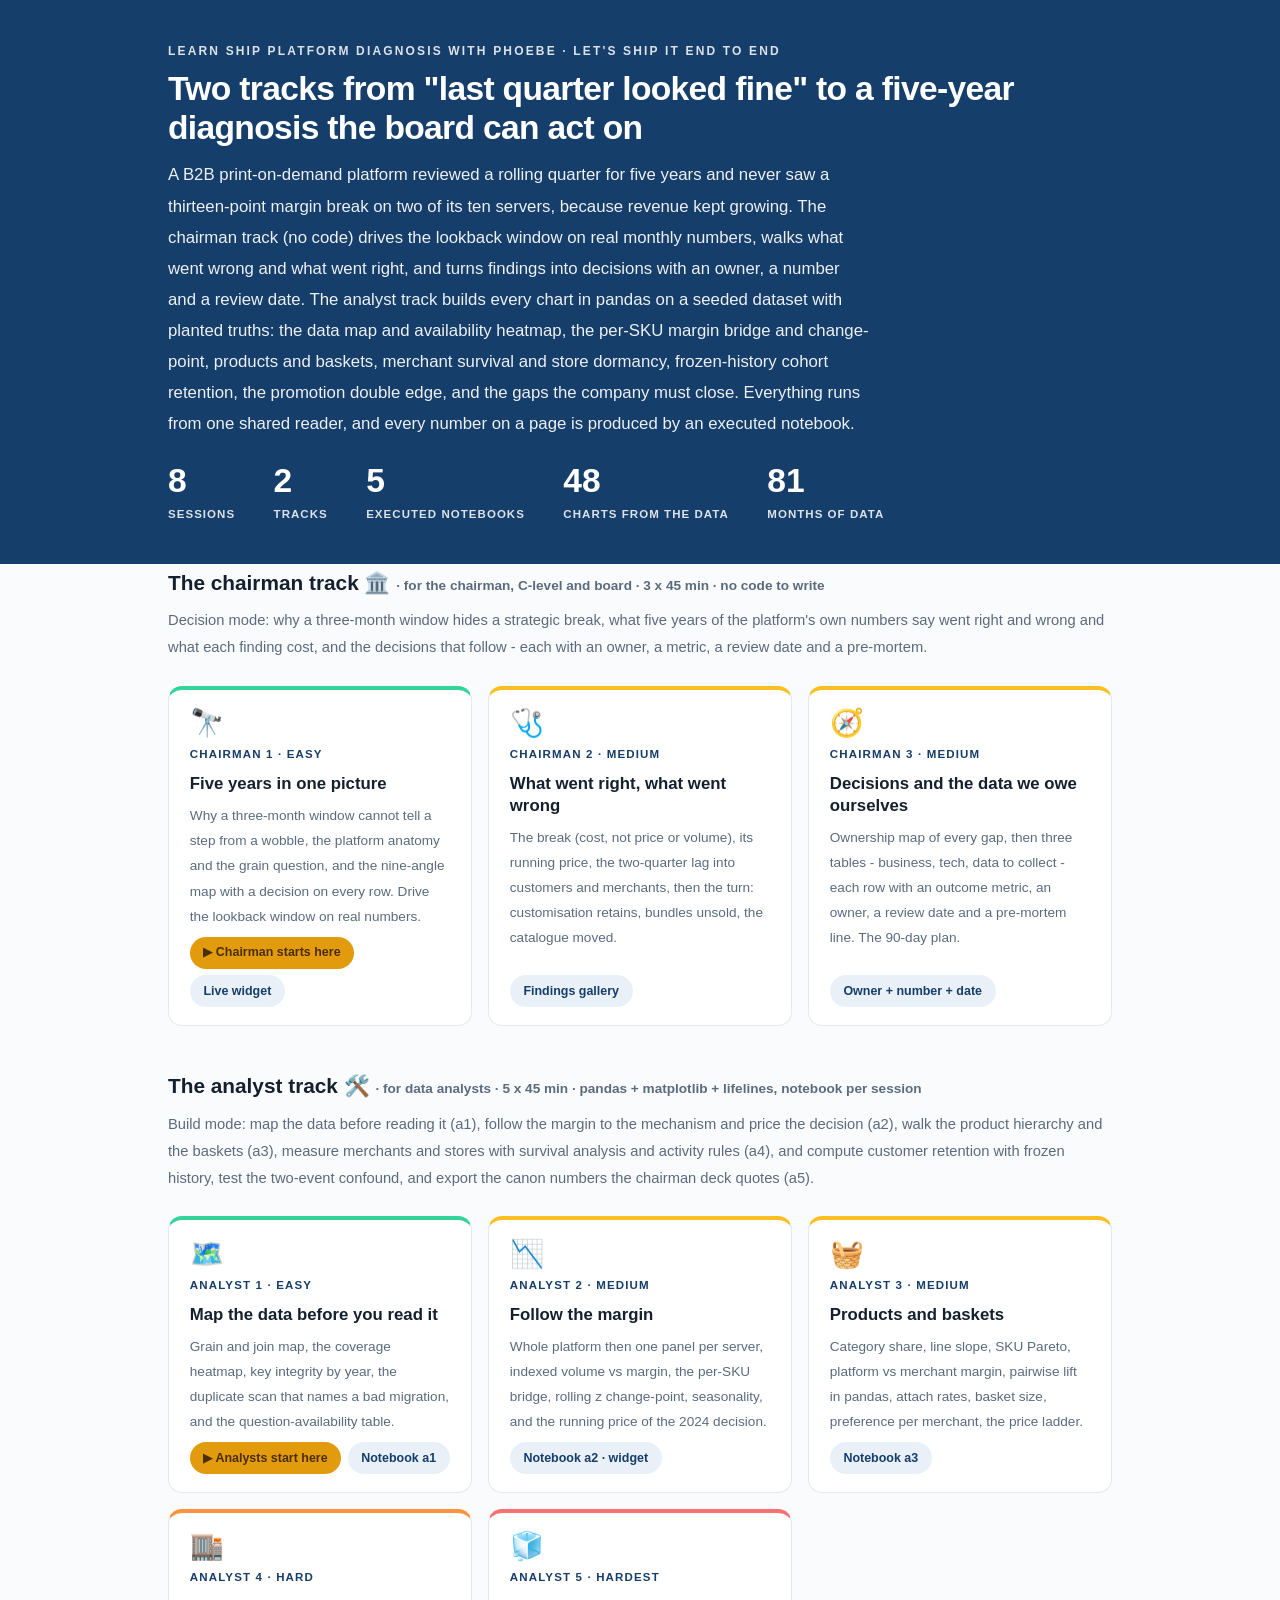
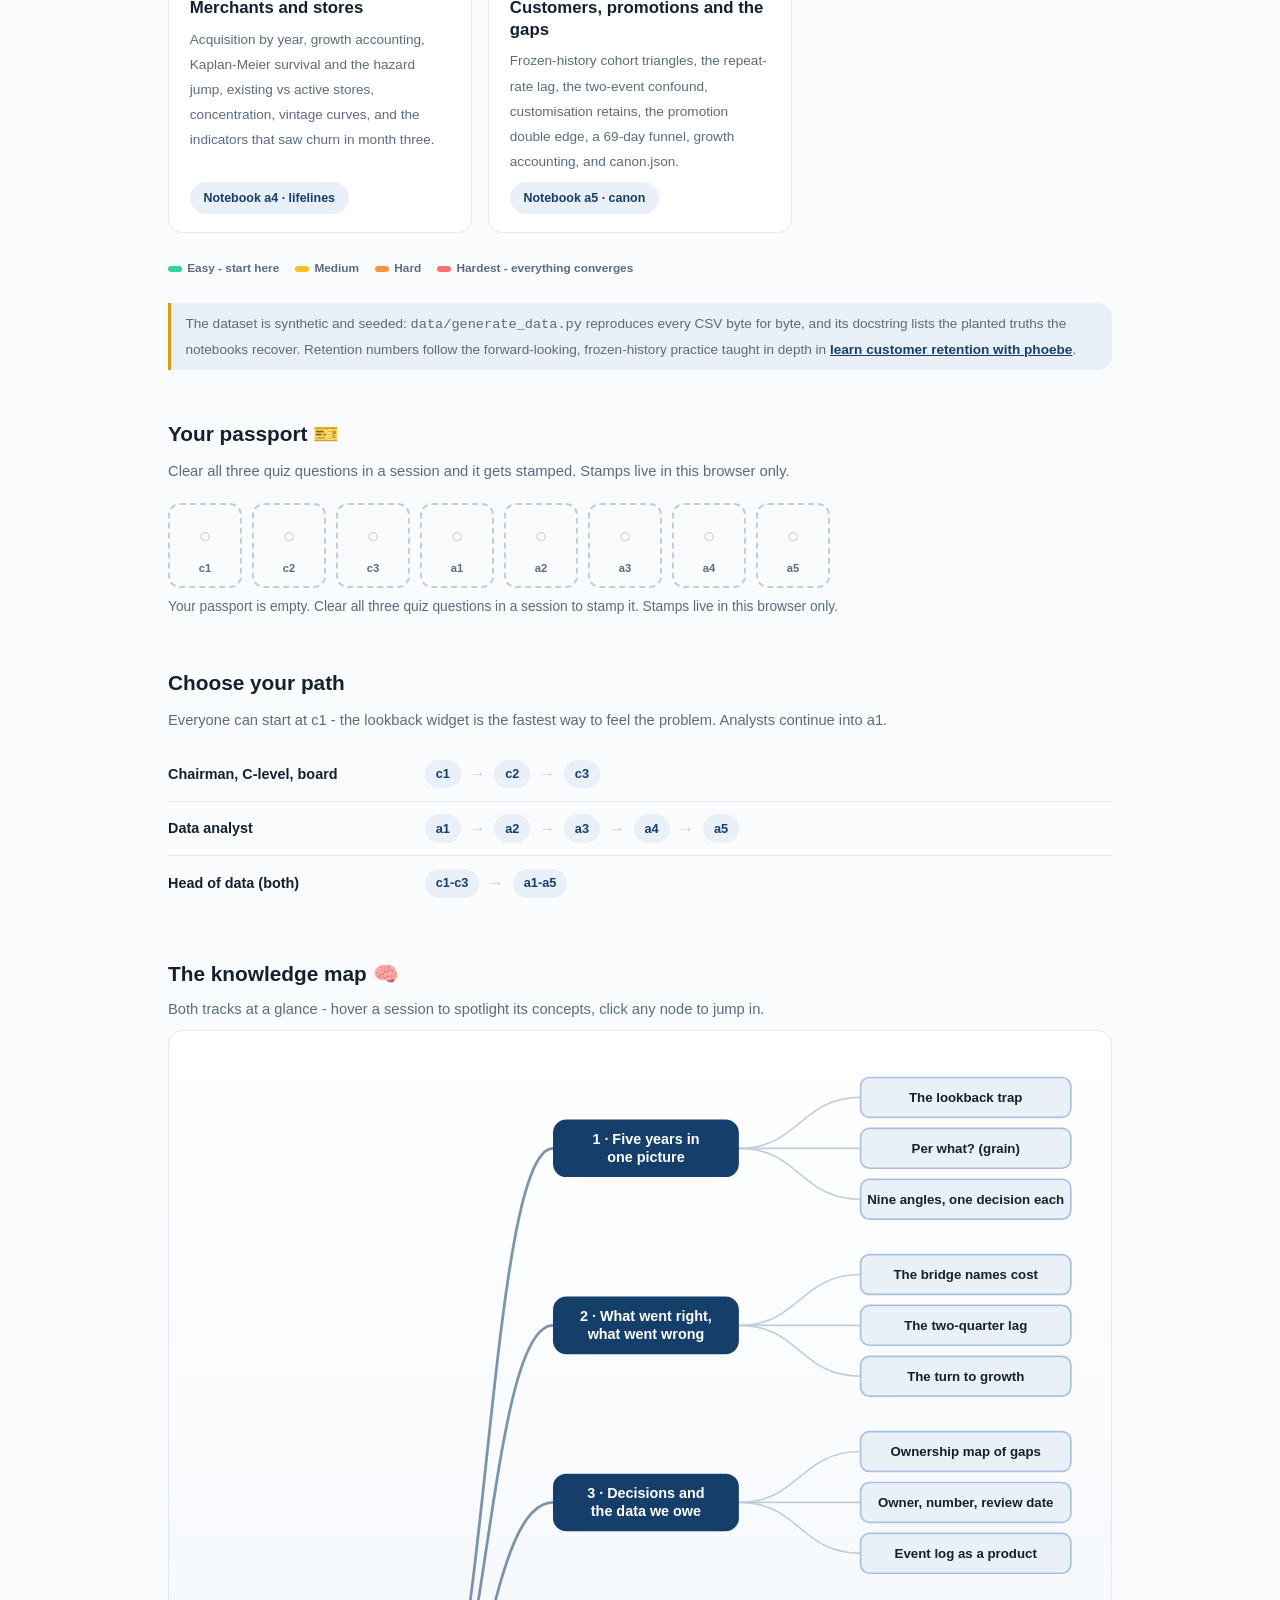
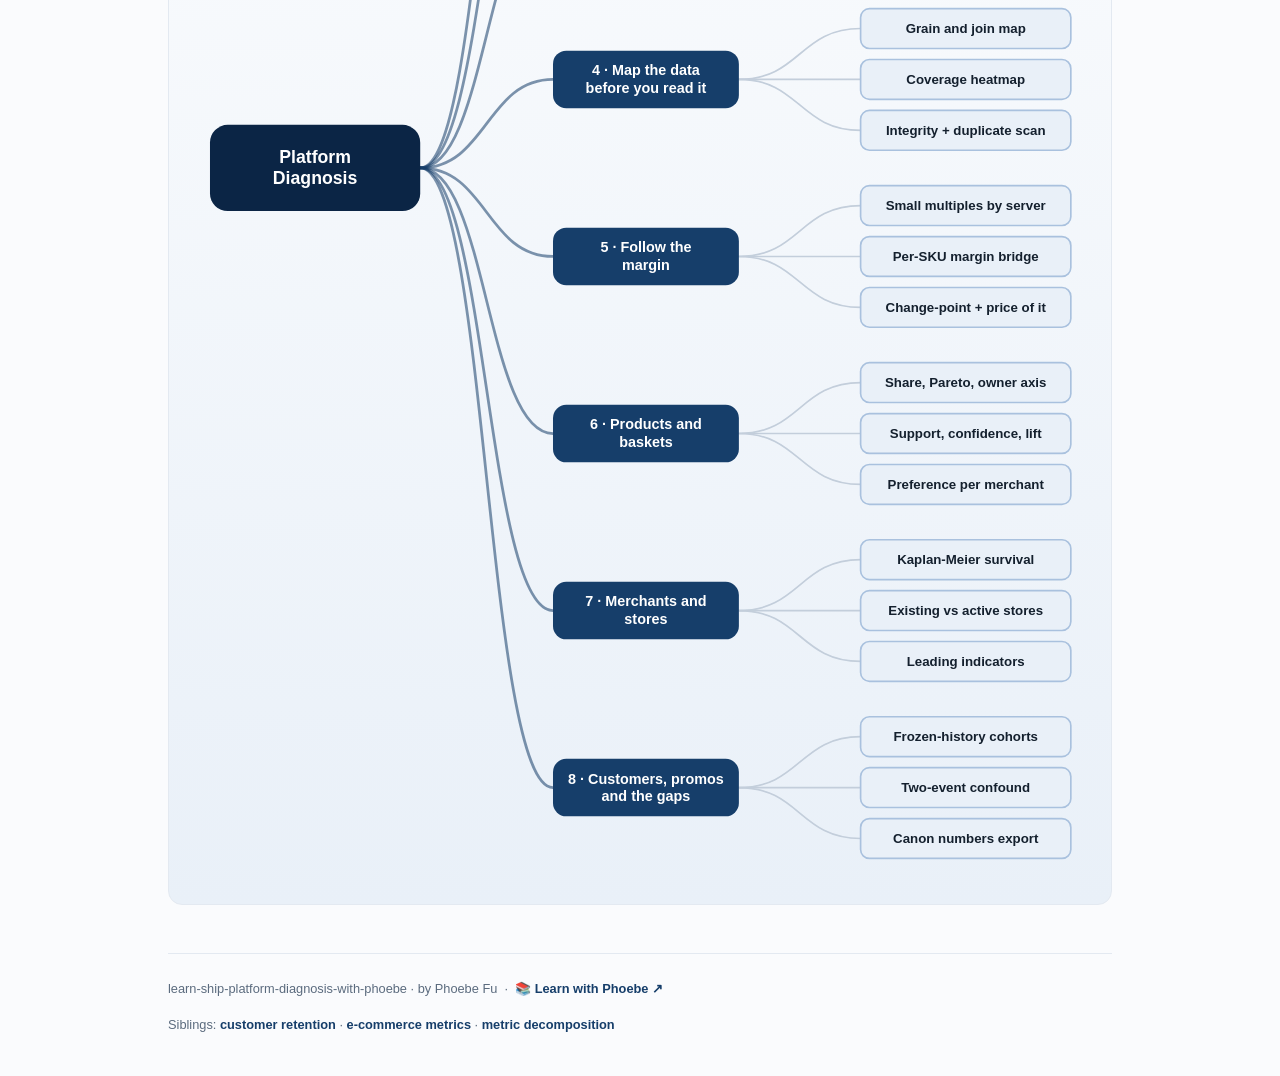
==== index.html @ 27b3adbc "learn-ship-platform-diagnosis-with-phoebe: five-year platform diagnosis course Two-track course (cha" ====
<!DOCTYPE html>
<html lang="en">
<head>
<meta charset="UTF-8">
<meta name="viewport" content="width=device-width, initial-scale=1.0">
<!-- social:start -->
<meta name="description" content="A two-track course on diagnosing a platform business from five years of data: a chairman track (the lookback trap, the findings, the decisions with owners) and an analyst track that builds every chart in pandas on a seeded dataset with planted truths - margin bridge, frozen-history cohorts, survival, baskets, data gaps.">
<meta property="og:type" content="website">
<meta property="og:site_name" content="Learn with Phoebe">
<meta property="og:title" content="learn ship platform diagnosis with phoebe - five years of platform data, end to end">
<meta property="og:description" content="Chairman track: the lookback trap, the findings, the decisions with owners. Analyst track: every chart built in pandas - margin bridge, frozen cohorts, survival, baskets, gaps.">
<meta property="og:url" content="https://phoebefu6.github.io/learn-ship-platform-diagnosis-with-phoebe/">
<meta property="og:image" content="https://phoebefu6.github.io/learn-ship-platform-diagnosis-with-phoebe/assets/og-cover.png">
<meta property="og:image:width" content="1200">
<meta property="og:image:height" content="630">
<meta name="twitter:card" content="summary_large_image">
<meta name="twitter:title" content="learn ship platform diagnosis with phoebe - five years of platform data, end to end">
<meta name="twitter:description" content="Chairman track: the lookback trap, the findings, the decisions with owners. Analyst track: every chart built in pandas.">
<meta name="twitter:image" content="https://phoebefu6.github.io/learn-ship-platform-diagnosis-with-phoebe/assets/og-cover.png">
<!-- social:end -->
<title>learn ship platform diagnosis with phoebe - five years of platform data, end to end</title>
<link rel="stylesheet" href="assets/style.css?v=1">
<style>
  .stats-row { display: flex; gap: 2.4rem; margin-top: 1.5rem; flex-wrap: wrap; }
  .stat b { display: block; font-size: 2.1rem; font-weight: 800; line-height: 1.05; font-variant-numeric: tabular-nums; }
  .stat span { font-size: .72rem; opacity: .85; text-transform: uppercase; letter-spacing: .09em; font-weight: 600; }
  .course-grid { display: grid; grid-template-columns: repeat(auto-fit, minmax(17rem, 1fr)); gap: 1rem; margin-top: 1.5rem; }
  .course-card {
    border: 1px solid var(--hairline);
    border-top: 4px solid var(--diff, var(--indigo));
    border-radius: var(--radius);
    padding: 1.2rem 1.3rem 1.1rem;
    display: flex;
    flex-direction: column;
    gap: .5rem;
    text-decoration: none;
    color: var(--ink);
    background: #fff;
    transition: box-shadow .15s ease, border-color .15s ease, transform .15s ease;
    position: relative;
  }
  .course-card:hover { border-color: var(--indigo-soft); border-top-color: var(--diff, var(--indigo)); box-shadow: 0 8px 28px rgba(22,62,106,.14); transform: translateY(-3px); }
  .course-card .cicon { font-size: 1.7rem; line-height: 1; }
  .course-card .cnum { font-size: .72rem; font-weight: 700; color: var(--indigo); text-transform: uppercase; letter-spacing: .1em; }
  .course-card h3 { font-size: 1.05rem; font-weight: 800; line-height: 1.3; }
  .course-card p { font-size: .85rem; color: var(--muted); flex: 1; }
  .course-card .meta { display: flex; gap: .4rem; flex-wrap: wrap; }
  .diff-legend { display: flex; gap: 1rem; margin-top: 1.6rem; font-size: .74rem; color: var(--muted); font-weight: 600; flex-wrap: wrap; }
  .diff-legend i { display: inline-block; width: .85rem; height: .35rem; border-radius: 999px; margin-right: .35rem; vertical-align: middle; }
  .prereq-line { margin-top: 1.4rem; font-size: .85rem; color: var(--muted); border-left: 3px solid var(--amber); padding: .5rem .9rem; background: var(--indigo-50); border-radius: 0 var(--radius) var(--radius) 0; }
  .prereq-line a { color: var(--indigo); font-weight: 700; }
  .paths { margin-top: 2.6rem; }
  .paths h2 { font-size: 1.3rem; font-weight: 800; margin-bottom: .3rem; }
  .paths .plede { color: var(--muted); font-size: .92rem; margin-bottom: .8rem; }
  .path { display: flex; gap: .55rem; align-items: center; padding: .75rem 0; border-bottom: .5px solid var(--hairline); flex-wrap: wrap; }
  .path:last-child { border-bottom: none; }
  .path b { min-width: 15.5rem; font-size: .9rem; }
  .path .pstep { background: var(--indigo-50); color: var(--indigo); border-radius: 999px; padding: .16rem .68rem; font-weight: 700; font-size: .8rem; text-decoration: none; transition: all .12s ease; }
  .path .pstep:hover { background: var(--indigo); color: #fff; }
  .path .parr { color: var(--faint); font-weight: 700; }
  .mm-section { margin-top: 1.6rem; }
  .mm-section h2 { font-size: 1.3rem; font-weight: 800; margin-bottom: .2rem; }
  .mm-section .mm-lede { color: var(--muted); font-size: .92rem; margin-bottom: .4rem; }
  .mm-wrap { border: 1px solid var(--hairline); border-radius: var(--radius); background: linear-gradient(180deg,#fff,#E9F0F8); padding: .6rem; overflow-x: auto; }
  .mm-svg { width: 100%; height: auto; display: block; max-width: 60rem; margin: 0 auto; min-width: 34rem; }
  .mm-link { cursor: pointer; text-decoration: none; }
  .mm-node rect { transition: opacity .15s ease, filter .15s ease; }
  .mm-node text { pointer-events: none; }
  .mm-link:hover .mm-node rect { filter: brightness(1.06); }
  .mm-edge { transition: opacity .15s ease; }
</style>
</head>
<body>

<header class="masthead">
  <div class="wrap">
    <div class="eyebrow">Learn Ship Platform Diagnosis with Phoebe · Let's Ship It End to End</div>
    <h1>Two tracks from "last quarter looked fine" to a five-year diagnosis the board can act on</h1>
    <p class="sub">A B2B print-on-demand platform reviewed a rolling quarter for five years and never saw a thirteen-point margin break on two of its ten servers, because revenue kept growing. The chairman track (no code) drives the lookback window on real monthly numbers, walks what went wrong and what went right, and turns findings into decisions with an owner, a number and a review date. The analyst track builds every chart in pandas on a seeded dataset with planted truths: the data map and availability heatmap, the per-SKU margin bridge and change-point, products and baskets, merchant survival and store dormancy, frozen-history cohort retention, the promotion double edge, and the gaps the company must close. Everything runs from one shared reader, and every number on a page is produced by an executed notebook.</p>
    <div class="stats-row">
      <div class="stat"><b data-count="8">8</b><span>sessions</span></div>
      <div class="stat"><b data-count="2">2</b><span>tracks</span></div>
      <div class="stat"><b data-count="5">5</b><span>executed notebooks</span></div>
      <div class="stat"><b data-count="48">48</b><span>charts from the data</span></div>
      <div class="stat"><b data-count="81">81</b><span>months of data</span></div>
    </div>
  </div>
</header>

<main class="wrap">

  <section class="section">
    <div class="paths" style="margin-top:0">
      <h2>The chairman track 🏛️ <span style="font-size:.85rem;font-weight:600;color:var(--muted)">· for the chairman, C-level and board · 3 x 45 min · no code to write</span></h2>
      <p class="plede">Decision mode: why a three-month window hides a strategic break, what five years of the platform's own numbers say went right and wrong and what each finding cost, and the decisions that follow - each with an owner, a metric, a review date and a pre-mortem.</p>
    </div>
    <div class="course-grid">
      <a class="course-card" href="courses/c1-five-years-in-one-picture.html" style="--diff:#34D399">
        <span class="cicon">🔭</span>
        <span class="cnum">Chairman 1 · easy</span>
        <h3>Five years in one picture</h3>
        <p>Why a three-month window cannot tell a step from a wobble, the platform anatomy and the grain question, and the nine-angle map with a decision on every row. Drive the lookback window on real numbers.</p>
        <span class="meta"><span class="pill amber">▶ Chairman starts here</span><span class="pill light">Live widget</span></span>
      </a>
      <a class="course-card" href="courses/c2-what-went-right-what-went-wrong.html" style="--diff:#FBBF24">
        <span class="cicon">🩺</span>
        <span class="cnum">Chairman 2 · medium</span>
        <h3>What went right, what went wrong</h3>
        <p>The break (cost, not price or volume), its running price, the two-quarter lag into customers and merchants, then the turn: customisation retains, bundles unsold, the catalogue moved.</p>
        <span class="meta"><span class="pill light">Findings gallery</span></span>
      </a>
      <a class="course-card" href="courses/c3-decisions-and-the-data-we-owe.html" style="--diff:#FBBF24">
        <span class="cicon">🧭</span>
        <span class="cnum">Chairman 3 · medium</span>
        <h3>Decisions and the data we owe ourselves</h3>
        <p>Ownership map of every gap, then three tables - business, tech, data to collect - each row with an outcome metric, an owner, a review date and a pre-mortem line. The 90-day plan.</p>
        <span class="meta"><span class="pill light">Owner + number + date</span></span>
      </a>
    </div>

    <div class="paths">
      <h2>The analyst track 🛠️ <span style="font-size:.85rem;font-weight:600;color:var(--muted)">· for data analysts · 5 x 45 min · pandas + matplotlib + lifelines, notebook per session</span></h2>
      <p class="plede">Build mode: map the data before reading it (a1), follow the margin to the mechanism and price the decision (a2), walk the product hierarchy and the baskets (a3), measure merchants and stores with survival analysis and activity rules (a4), and compute customer retention with frozen history, test the two-event confound, and export the canon numbers the chairman deck quotes (a5).</p>
    </div>
    <div class="course-grid">
      <a class="course-card" href="courses/a1-map-the-data-before-you-read-it.html" style="--diff:#34D399">
        <span class="cicon">🗺️</span>
        <span class="cnum">Analyst 1 · easy</span>
        <h3>Map the data before you read it</h3>
        <p>Grain and join map, the coverage heatmap, key integrity by year, the duplicate scan that names a bad migration, and the question-availability table.</p>
        <span class="meta"><span class="pill amber">▶ Analysts start here</span><span class="pill light">Notebook a1</span></span>
      </a>
      <a class="course-card" href="courses/a2-follow-the-margin.html" style="--diff:#FBBF24">
        <span class="cicon">📉</span>
        <span class="cnum">Analyst 2 · medium</span>
        <h3>Follow the margin</h3>
        <p>Whole platform then one panel per server, indexed volume vs margin, the per-SKU bridge, rolling z change-point, seasonality, and the running price of the 2024 decision.</p>
        <span class="meta"><span class="pill light">Notebook a2 · widget</span></span>
      </a>
      <a class="course-card" href="courses/a3-products-and-baskets.html" style="--diff:#FBBF24">
        <span class="cicon">🧺</span>
        <span class="cnum">Analyst 3 · medium</span>
        <h3>Products and baskets</h3>
        <p>Category share, line slope, SKU Pareto, platform vs merchant margin, pairwise lift in pandas, attach rates, basket size, preference per merchant, the price ladder.</p>
        <span class="meta"><span class="pill light">Notebook a3</span></span>
      </a>
      <a class="course-card" href="courses/a4-merchants-and-stores.html" style="--diff:#FB923C">
        <span class="cicon">🏬</span>
        <span class="cnum">Analyst 4 · hard</span>
        <h3>Merchants and stores</h3>
        <p>Acquisition by year, growth accounting, Kaplan-Meier survival and the hazard jump, existing vs active stores, concentration, vintage curves, and the indicators that saw churn in month three.</p>
        <span class="meta"><span class="pill light">Notebook a4 · lifelines</span></span>
      </a>
      <a class="course-card" href="courses/a5-customers-promotions-and-the-gaps.html" style="--diff:#F87171">
        <span class="cicon">🧊</span>
        <span class="cnum">Analyst 5 · hardest</span>
        <h3>Customers, promotions and the gaps</h3>
        <p>Frozen-history cohort triangles, the repeat-rate lag, the two-event confound, customisation retains, the promotion double edge, a 69-day funnel, growth accounting, and canon.json.</p>
        <span class="meta"><span class="pill light">Notebook a5 · canon</span></span>
      </a>
    </div>

    <div class="diff-legend">
      <span><i style="background:#34D399"></i>Easy - start here</span>
      <span><i style="background:#FBBF24"></i>Medium</span>
      <span><i style="background:#FB923C"></i>Hard</span>
      <span><i style="background:#F87171"></i>Hardest - everything converges</span>
    </div>
    <p class="prereq-line">The dataset is synthetic and seeded: <code>data/generate_data.py</code> reproduces every CSV byte for byte, and its docstring lists the planted truths the notebooks recover. Retention numbers follow the forward-looking, frozen-history practice taught in depth in <a href="https://phoebefu6.github.io/learn-customer-retention-with-phoebe/">learn customer retention with phoebe</a>.</p>
  </section>

  <section class="section">
    <div class="paths" style="margin-top:0">
      <h2>Your passport 🎫</h2>
      <p class="plede">Clear all three quiz questions in a session and it gets stamped. Stamps live in this browser only.</p>
    </div>
    <div class="pp-strip"></div>
  </section>

  <section class="section">
    <div class="paths">
      <h2>Choose your path</h2>
      <p class="plede">Everyone can start at c1 - the lookback widget is the fastest way to feel the problem. Analysts continue into a1.</p>
      <div class="path"><b>Chairman, C-level, board</b>
        <a class="pstep" href="courses/c1-five-years-in-one-picture.html">c1</a><span class="parr">→</span>
        <a class="pstep" href="courses/c2-what-went-right-what-went-wrong.html">c2</a><span class="parr">→</span>
        <a class="pstep" href="courses/c3-decisions-and-the-data-we-owe.html">c3</a>
      </div>
      <div class="path"><b>Data analyst</b>
        <a class="pstep" href="courses/a1-map-the-data-before-you-read-it.html">a1</a><span class="parr">→</span>
        <a class="pstep" href="courses/a2-follow-the-margin.html">a2</a><span class="parr">→</span>
        <a class="pstep" href="courses/a3-products-and-baskets.html">a3</a><span class="parr">→</span>
        <a class="pstep" href="courses/a4-merchants-and-stores.html">a4</a><span class="parr">→</span>
        <a class="pstep" href="courses/a5-customers-promotions-and-the-gaps.html">a5</a>
      </div>
      <div class="path"><b>Head of data (both)</b>
        <a class="pstep" href="courses/c1-five-years-in-one-picture.html">c1-c3</a><span class="parr">→</span>
        <a class="pstep" href="courses/a1-map-the-data-before-you-read-it.html">a1-a5</a>
      </div>
    </div>
  </section>

  <section class="section mm-section">
    <h2>The knowledge map 🧠</h2>
    <p class="mm-lede">Both tracks at a glance - hover a session to spotlight its concepts, click any node to jump in.</p>
    <div class="mm-wrap"><div id="mindmap"></div></div>
  </section>

  <footer class="pagefoot">
    <span>learn-ship-platform-diagnosis-with-phoebe · by Phoebe Fu &nbsp;·&nbsp; 📚 <a href="https://phoebefu6.github.io/learn-with-phoebe/">Learn with Phoebe ↗</a></span>
    <span>Siblings: <a href="https://phoebefu6.github.io/learn-customer-retention-with-phoebe/">customer retention</a> · <a href="https://phoebefu6.github.io/learn-ecommerce-metrics-with-phoebe/">e-commerce metrics</a> · <a href="https://phoebefu6.github.io/learn-metric-decomposition-with-phoebe/">metric decomposition</a></span>
  </footer>

</main>

<script>
window.MINDMAP_DATA = {"title": "Platform\nDiagnosis", "centerColor": "#0B2545", "sessions": [{"label": "Five years in\none picture", "href": "courses/c1-five-years-in-one-picture.html", "color": "#34D399", "concepts": [{"label": "The lookback trap", "href": "courses/c1-five-years-in-one-picture.html"}, {"label": "Per what? (grain)", "href": "courses/c1-five-years-in-one-picture.html"}, {"label": "Nine angles, one decision each", "href": "courses/c1-five-years-in-one-picture.html"}]}, {"label": "What went right,\nwhat went wrong", "href": "courses/c2-what-went-right-what-went-wrong.html", "color": "#FBBF24", "concepts": [{"label": "The bridge names cost", "href": "courses/c2-what-went-right-what-went-wrong.html"}, {"label": "The two-quarter lag", "href": "courses/c2-what-went-right-what-went-wrong.html"}, {"label": "The turn to growth", "href": "courses/c2-what-went-right-what-went-wrong.html"}]}, {"label": "Decisions and\nthe data we owe", "href": "courses/c3-decisions-and-the-data-we-owe.html", "color": "#FBBF24", "concepts": [{"label": "Ownership map of gaps", "href": "courses/c3-decisions-and-the-data-we-owe.html"}, {"label": "Owner, number, review date", "href": "courses/c3-decisions-and-the-data-we-owe.html"}, {"label": "Event log as a product", "href": "courses/c3-decisions-and-the-data-we-owe.html"}]}, {"label": "Map the data\nbefore you read it", "href": "courses/a1-map-the-data-before-you-read-it.html", "color": "#34D399", "concepts": [{"label": "Grain and join map", "href": "courses/a1-map-the-data-before-you-read-it.html"}, {"label": "Coverage heatmap", "href": "courses/a1-map-the-data-before-you-read-it.html"}, {"label": "Integrity + duplicate scan", "href": "courses/a1-map-the-data-before-you-read-it.html"}]}, {"label": "Follow the\nmargin", "href": "courses/a2-follow-the-margin.html", "color": "#FBBF24", "concepts": [{"label": "Small multiples by server", "href": "courses/a2-follow-the-margin.html"}, {"label": "Per-SKU margin bridge", "href": "courses/a2-follow-the-margin.html"}, {"label": "Change-point + price of it", "href": "courses/a2-follow-the-margin.html"}]}, {"label": "Products and\nbaskets", "href": "courses/a3-products-and-baskets.html", "color": "#FBBF24", "concepts": [{"label": "Share, Pareto, owner axis", "href": "courses/a3-products-and-baskets.html"}, {"label": "Support, confidence, lift", "href": "courses/a3-products-and-baskets.html"}, {"label": "Preference per merchant", "href": "courses/a3-products-and-baskets.html"}]}, {"label": "Merchants and\nstores", "href": "courses/a4-merchants-and-stores.html", "color": "#FB923C", "concepts": [{"label": "Kaplan-Meier survival", "href": "courses/a4-merchants-and-stores.html"}, {"label": "Existing vs active stores", "href": "courses/a4-merchants-and-stores.html"}, {"label": "Leading indicators", "href": "courses/a4-merchants-and-stores.html"}]}, {"label": "Customers, promos\nand the gaps", "href": "courses/a5-customers-promotions-and-the-gaps.html", "color": "#F87171", "concepts": [{"label": "Frozen-history cohorts", "href": "courses/a5-customers-promotions-and-the-gaps.html"}, {"label": "Two-event confound", "href": "courses/a5-customers-promotions-and-the-gaps.html"}, {"label": "Canon numbers export", "href": "courses/a5-customers-promotions-and-the-gaps.html"}]}]};
</script>
<script src="assets/mindmap.js?v=1"></script>
<script src="assets/app.js?v=1"></script>
</body>
</html>
---- assets/style.css ----
/* learn-ship-platform-diagnosis-with-phoebe - editorial bold design system
   Accent: ledger navy #163E6A · deep #0B2545 · flagship: amber #E39B0E
   (CSS var names still read --indigo/--amber; they hold navy/amber values.) */

:root {
  --indigo: #163E6A;
  --indigo-deep: #0B2545;
  --indigo-mid: #2A5C94;
  --indigo-soft: #A9C1DE;
  --indigo-50: #E9F0F8;
  --ink: #14202E;
  --muted: #5B6B7E;
  --faint: #C3CEDB;
  --hairline: #E3E9F1;
  --amber: #E39B0E;
  --amber-ink: #4A2E00;
  --amber-50: #FDF1DA;
  --paper: #FAFBFD;
  --code-bg: #0D1B2E;
  --code-ink: #DCE6F3;
  --radius: 14px;
}

* { margin: 0; padding: 0; box-sizing: border-box; }

html { font-size: 16px; scroll-behavior: smooth; }
html.zoom-125 { font-size: 20px; }
html.zoom-150 { font-size: 24px; }

body {
  font-family: "Inter", -apple-system, BlinkMacSystemFont, "Segoe UI", Roboto, sans-serif;
  background: var(--paper);
  color: var(--ink);
  line-height: 1.85;
  font-feature-settings: "tnum";
}

.wrap { max-width: 62rem; margin: 0 auto; padding: 0 1.5rem; }

/* ---------- header band ---------- */
.masthead {
  background: var(--indigo);
  color: #fff;
  padding: 2.5rem 0 2.25rem;
}
.masthead .eyebrow {
  font-size: .75rem;
  letter-spacing: .18em;
  text-transform: uppercase;
  opacity: .85;
  font-weight: 600;
}
.masthead h1 {
  font-size: 2.1rem;
  line-height: 1.15;
  font-weight: 800;
  margin: .5rem 0 .75rem;
  letter-spacing: -.02em;
}
.masthead h1 .accent { color: inherit; }
.masthead .sub { font-size: 1.05rem; opacity: .92; max-width: 44rem; }

.chip-row { display: flex; flex-wrap: wrap; gap: .5rem; margin-top: 1.1rem; }
.chip {
  display: inline-flex;
  align-items: center;
  gap: .35rem;
  border-radius: 999px;
  padding: .25rem .8rem;
  font-size: .78rem;
  font-weight: 600;
  white-space: nowrap;
}
.chip.level { background: #fff; color: var(--indigo); }
.chip.audience { background: rgba(255,255,255,.16); color: #fff; border: 1px solid rgba(255,255,255,.35); }
.chip.time { background: var(--ink); color: #fff; font-variant-numeric: tabular-nums; }


/* ---------- toolbar ---------- */
.toolbar {
  position: sticky;
  top: 0;
  z-index: 40;
  background: rgba(255,255,255,.94);
  backdrop-filter: blur(6px);
  border-bottom: 1px solid var(--hairline);
  padding: .55rem 0;
}
.toolbar .wrap { display: flex; align-items: center; gap: .6rem; }
.toolbar .crumb { font-size: .8rem; color: var(--muted); font-weight: 600; margin-right: auto; }
.toolbar .crumb a { color: var(--indigo); text-decoration: none; }
.btn {
  border: 1px solid var(--hairline);
  background: #fff;
  color: var(--ink);
  border-radius: 999px;
  padding: .35rem .9rem;
  font-size: .78rem;
  font-weight: 600;
  cursor: pointer;
  font-family: inherit;
  transition: all .15s ease;
}
.btn:hover { border-color: var(--indigo); color: var(--indigo); }
.btn.primary { background: var(--indigo); border-color: var(--indigo); color: #fff; }
.btn.primary:hover { background: var(--indigo-deep); }

/* ---------- sections ---------- */
main { padding: 2.5rem 0 4rem; }

.section { margin-bottom: 2.8rem; }
.section-kicker { margin-bottom: 1rem; }
.section-kicker .klabel {
  display: block;
  font-size: .72rem;
  text-transform: uppercase;
  letter-spacing: .1em;
  color: var(--indigo);
  font-weight: 700;
  margin-bottom: .35rem;
}
.section-kicker h2 {
  font-size: 1.45rem;
  font-weight: 800;
  letter-spacing: -.01em;
  display: flex;
  align-items: center;
  gap: .7rem;
  flex-wrap: wrap;
}
.section-kicker .tag {
  border-radius: 999px;
  padding: .18rem .7rem;
  font-size: .7rem;
  font-weight: 700;
  text-transform: uppercase;
  letter-spacing: .08em;
}
.tag.concept { background: var(--indigo-50); color: var(--indigo); }
.tag.demo { background: var(--amber-50); color: var(--amber-ink); }
.tag.exercise { background: var(--ink); color: #fff; }

.lede { color: var(--muted); max-width: 46rem; margin-bottom: 1.4rem; line-height: 1.8; }

/* live vs self-study markers on cards */
.mode {
  font-size: .64rem;
  font-weight: 700;
  text-transform: uppercase;
  letter-spacing: .07em;
  padding: .14rem .6rem;
  border-radius: 999px;
  flex: none;
}
.mode.live { background: var(--indigo); color: #fff; }
.mode.self { background: #fff; color: var(--muted); border: 1px solid var(--hairline); }

/* ---------- accordions ---------- */
details.card {
  border: 1px solid var(--hairline);
  border-radius: var(--radius);
  margin-bottom: .8rem;
  overflow: hidden;
  background: #fff;
}
details.card[open] { border-color: var(--indigo-soft); box-shadow: 0 8px 28px rgba(22,62,106,.08); }
details.card summary {
  list-style: none;
  cursor: pointer;
  padding: 1rem 1.25rem;
  display: flex;
  align-items: center;
  gap: .75rem;
  font-weight: 700;
  font-size: 1.02rem;
  user-select: none;
}
details.card summary::-webkit-details-marker { display: none; }
details.card summary .dot {
  width: .6rem; height: .6rem;
  border-radius: 999px;
  background: var(--indigo);
  flex: none;
}
details.card summary .mini { margin-left: auto; font-size: .72rem; color: var(--muted); font-weight: 600; white-space: nowrap; }
details.card summary .caret { transition: transform .2s ease; color: var(--indigo); font-size: .8rem; }
details.card[open] summary .caret { transform: rotate(90deg); }
details.card .body { padding: 0 1.25rem 1.4rem; border-top: 1px solid var(--hairline); padding-top: 1.15rem; }
details.card .body p { margin-bottom: 1.05rem; max-width: 48rem; }
details.card .body p:last-child { margin-bottom: 0; }
details.card .body ul, details.card .body ol { margin: 0 0 1.1rem 1.2rem; max-width: 47rem; }
details.card .body li { margin-bottom: .65rem; }
details.card .body h4 { font-size: .95rem; font-weight: 700; margin: 1.1rem 0 .45rem; }
details.card .body h4:first-child { margin-top: 0; }

/* ---------- pills & legends ---------- */
.legend { display: flex; flex-wrap: wrap; gap: .5rem; margin: 0 0 1.2rem; }
.pill {
  display: inline-flex;
  align-items: center;
  gap: .4rem;
  border-radius: 999px;
  padding: .28rem .85rem;
  font-size: .78rem;
  font-weight: 600;
}
.pill.solid { background: var(--indigo); color: #fff; }
.pill.light { background: var(--indigo-50); color: var(--indigo); }
.pill.inkpill { background: var(--ink); color: #fff; }
.pill.amber, .pill.peach { background: var(--amber); color: var(--amber-ink); }
.pill.bare { color: var(--faint); }

/* ---------- 4D grid ---------- */
.grid-2 { display: grid; grid-template-columns: repeat(auto-fit, minmax(15rem, 1fr)); gap: .8rem; margin: .5rem 0 1rem; }
.d-card {
  border: 1px solid var(--hairline);
  border-left: 4px solid var(--indigo);
  border-radius: 10px;
  padding: 1rem 1.1rem;
}
.d-card h4 { font-size: .95rem; margin-bottom: .3rem; }
.d-card h4 .lead-letter { color: var(--indigo); }
.d-card p { font-size: .86rem; color: var(--muted); margin: 0; }

/* ---------- tables ---------- */
table.clean { width: 100%; border-collapse: collapse; font-size: .9rem; margin: .4rem 0 1rem; }
table.clean th {
  text-align: left;
  font-size: .72rem;
  text-transform: uppercase;
  letter-spacing: .08em;
  color: var(--muted);
  padding: .5rem .6rem;
  border-bottom: 2px solid var(--ink);
}
table.clean td { padding: .7rem .6rem; border-bottom: .5px solid var(--hairline); vertical-align: top; line-height: 1.7; }
table.clean td:first-child { font-weight: 600; }

/* ---------- prompt boxes ---------- */
.prompt-box {
  position: relative;
  background: var(--code-bg);
  color: var(--code-ink);
  border-radius: var(--radius);
  padding: 1.1rem 1.2rem;
  margin: 1rem 0 1.2rem;
  font-family: "SF Mono", ui-monospace, Menlo, Consolas, monospace;
  font-size: .84rem;
  line-height: 1.65;
  white-space: pre-wrap;
  word-break: break-word;
}
.prompt-box .label {
  position: absolute;
  top: -0.7rem;
  left: 1rem;
  background: var(--indigo);
  color: #fff;
  font-family: "Inter", -apple-system, sans-serif;
  font-size: .68rem;
  font-weight: 700;
  letter-spacing: .06em;
  text-transform: uppercase;
  border-radius: 999px;
  padding: .15rem .7rem;
}
.prompt-box.bad .label { background: var(--faint); color: var(--ink); }
.prompt-box.good .label { background: var(--amber); color: var(--amber-ink); }
.copy-btn {
  position: absolute;
  top: .7rem;
  right: .7rem;
  background: rgba(255,255,255,.1);
  border: 1px solid rgba(255,255,255,.25);
  color: #fff;
  border-radius: 999px;
  padding: .25rem .8rem;
  font-size: .72rem;
  font-weight: 600;
  cursor: pointer;
  font-family: "Inter", -apple-system, sans-serif;
  transition: background .15s ease;
}
.copy-btn:hover { background: rgba(255,255,255,.22); }
.copy-btn.copied { background: var(--amber); border-color: var(--amber); color: var(--amber-ink); }

/* ---------- demo steps ---------- */
.steps { counter-reset: step; margin: .6rem 0 1rem; }
.step {
  display: flex;
  gap: .9rem;
  padding: .85rem 0;
  border-bottom: .5px solid var(--hairline);
}
.step:last-child { border-bottom: none; }
.step::before {
  counter-increment: step;
  content: counter(step);
  flex: none;
  width: 1.7rem; height: 1.7rem;
  border-radius: 999px;
  background: var(--indigo-50);
  color: var(--indigo);
  font-weight: 700;
  font-size: .85rem;
  display: inline-flex;
  align-items: center;
  justify-content: center;
  margin-top: .1rem;
}
.step p { margin: 0; }

/* ---------- callouts ---------- */
.callout {
  border-radius: var(--radius);
  padding: 1rem 1.2rem;
  margin: 1rem 0;
  font-size: .92rem;
}
.callout.tip { background: var(--indigo-50); border-left: 4px solid var(--indigo); }
.callout.win { background: var(--amber-50); border-left: 4px solid var(--amber); }
.callout strong:first-child { display: block; margin-bottom: .2rem; }

.callout.example {
  background: #FFFFFF;
  border: 1px solid var(--hairline);
  border-left: 4px solid var(--amber);
  font-size: .9rem;
}
.callout.example .ex-pill {
  display: inline-block;
  background: var(--amber);
  color: var(--amber-ink);
  border-radius: 999px;
  padding: .15rem .7rem;
  font-size: .68rem;
  font-weight: 700;
  text-transform: uppercase;
  letter-spacing: .06em;
  margin-bottom: .5rem;
}
.callout.example p { margin: 0 0 .75rem; max-width: 47rem; }
.callout.example p:last-child { margin-bottom: 0; }
.callout.example ul { margin: 0 0 0 1.1rem; max-width: 46rem; }
.callout.example li { margin-bottom: .6rem; }
.callout.example li:last-child { margin-bottom: 0; }

/* ---------- zoomable figures ---------- */
figure.zoomable {
  border: 1px solid var(--hairline);
  border-radius: var(--radius);
  padding: 1.2rem;
  margin: 1rem 0 1.4rem;
  cursor: zoom-in;
  transition: box-shadow .15s ease;
  background: #fff;
}
figure.zoomable:hover { box-shadow: 0 8px 28px rgba(22,62,106,.12); }
figure.zoomable svg, figure.zoomable img { width: 100%; height: auto; display: block; }
figure.zoomable figcaption {
  margin-top: .6rem;
  font-size: .76rem;
  color: var(--muted);
  font-weight: 600;
  display: flex;
  align-items: center;
  gap: .4rem;
}

.lightbox {
  position: fixed;
  inset: 0;
  z-index: 100;
  background: rgba(17,24,39,.9);
  display: none;
  align-items: center;
  justify-content: center;
  padding: 3vh 3vw;
  cursor: zoom-out;
}
.lightbox.open { display: flex; }
.lightbox .inner {
  background: #fff;
  border-radius: var(--radius);
  padding: 2rem;
  max-width: 94vw;
  max-height: 92vh;
  overflow: auto;
}
.lightbox .inner svg, .lightbox .inner img { width: min(88vw, 70rem); height: auto; }
.lightbox .close-hint {
  position: fixed;
  top: 1rem; right: 1.4rem;
  color: #fff;
  font-size: .8rem;
  font-weight: 600;
  opacity: .8;
}

/* ---------- courses covered ---------- */
.covered { border: 1px solid var(--hairline); border-radius: var(--radius); overflow: hidden; }
.covered-row {
  display: flex;
  align-items: baseline;
  gap: .8rem;
  padding: .75rem 1.1rem;
  border-bottom: .5px solid var(--hairline);
  font-size: .9rem;
}
.covered-row:last-child { border-bottom: none; }
.covered-row .status { flex: none; }
.covered-row .name { font-weight: 600; }
.covered-row .note { margin-left: auto; color: var(--muted); font-size: .78rem; text-align: right; }

/* ---------- cheat sheet footer ---------- */
.cheat {
  background: var(--ink);
  color: #fff;
  border-radius: var(--radius);
  padding: 1.6rem 1.6rem 1.3rem;
  margin-top: 3rem;
}
.cheat h3 { font-size: 1.1rem; margin-bottom: 1rem; }
.cheat h3 span { color: var(--indigo-soft); }
.cheat .grid-2 { gap: 1rem; }
.cheat .cheat-item { border-left: 3px solid var(--indigo-mid); padding-left: .8rem; }
.cheat .cheat-item b { display: block; font-size: .85rem; color: var(--indigo-soft); }
.cheat .cheat-item span { font-size: .82rem; opacity: .85; }

footer.pagefoot {
  border-top: 1px solid var(--hairline);
  margin-top: 3rem;
  padding: 1.4rem 0 2.5rem;
  font-size: .8rem;
  color: var(--muted);
  display: flex;
  justify-content: space-between;
  flex-wrap: wrap;
  gap: .8rem;
}
footer.pagefoot a { color: var(--indigo); text-decoration: none; font-weight: 600; }

/* ---------- wayfinding: reading progress + section dots + part numbers ---------- */

#progress-bar {
  position: fixed;
  top: 0; left: 0;
  height: 3px;
  width: 0;
  background: linear-gradient(90deg, var(--indigo), var(--amber));
  z-index: 90;
}

.pagenav {
  position: fixed;
  right: 1.1rem;
  top: 50%;
  transform: translateY(-50%);
  z-index: 50;
  display: flex;
  flex-direction: column;
  gap: .55rem;
}
.pagenav a {
  width: .68rem; height: .68rem;
  border-radius: 999px;
  background: #fff;
  border: 2px solid var(--faint);
  display: block;
  position: relative;
  transition: all .15s ease;
}
.pagenav a:hover { border-color: var(--indigo); transform: scale(1.3); }
.pagenav a.active { background: var(--indigo); border-color: var(--indigo); }
.pagenav a .nlabel {
  position: absolute;
  right: 1.4rem;
  top: 50%;
  transform: translateY(-50%);
  background: var(--ink);
  color: #fff;
  font-size: .7rem;
  font-weight: 600;
  padding: .22rem .65rem;
  border-radius: 6px;
  white-space: nowrap;
  opacity: 0;
  pointer-events: none;
  transition: opacity .15s ease;
}
.pagenav a:hover .nlabel { opacity: 1; }
@media (max-width: 74rem) { .pagenav { display: none; } }

main { counter-reset: partnum -1; }
.section .section-kicker { position: relative; }
.section .section-kicker::before {
  counter-increment: partnum;
  content: counter(partnum, decimal-leading-zero);
  position: absolute;
  right: 0;
  top: -1.2rem;
  font-size: 4.4rem;
  font-weight: 800;
  color: var(--indigo-50);
  line-height: 1;
  font-variant-numeric: tabular-nums;
  pointer-events: none;
  z-index: 0;
}
.section .section-kicker > * { position: relative; z-index: 1; }

details.card summary { transition: background .15s ease; }
details.card summary:hover { background: #F3F7FB; }

/* ---------- journey strip: you are here in the series ---------- */
.journey {
  display: flex;
  align-items: center;
  gap: .45rem;
  margin-top: 1.1rem;
  flex-wrap: wrap;
}
.journey .jlabel { font-size: .7rem; font-weight: 700; text-transform: uppercase; letter-spacing: .09em; opacity: .8; margin-right: .3rem; }
.journey a {
  width: 1.7rem; height: 1.7rem;
  border-radius: 999px;
  display: inline-flex;
  align-items: center;
  justify-content: center;
  font-size: .8rem;
  font-weight: 700;
  text-decoration: none;
  color: #fff;
  border: 1.5px solid rgba(255,255,255,.45);
  transition: all .15s ease;
  font-variant-numeric: tabular-nums;
}
.journey a:hover { border-color: #fff; transform: scale(1.12); }
.journey a.here { background: #fff; color: var(--indigo); border-color: #fff; }
.journey a.dd-chip { width: auto; border-radius: 999px; padding: 0 .7rem; font-size: .72rem; }

/* ---------- check-yourself quiz ---------- */
.quiz-q {
  border: 1px solid var(--hairline);
  border-radius: var(--radius);
  padding: 1.1rem 1.25rem 1rem;
  margin-bottom: .9rem;
  background: #fff;
}
.quiz-q .qtext { font-weight: 700; margin-bottom: .7rem; }
.quiz-q .qopt {
  display: block;
  width: 100%;
  text-align: left;
  background: #fff;
  border: 1px solid var(--hairline);
  border-radius: 10px;
  padding: .6rem .9rem;
  margin-bottom: .5rem;
  font-size: .9rem;
  font-family: inherit;
  color: var(--ink);
  cursor: pointer;
  transition: all .15s ease;
}
.quiz-q .qopt:hover { border-color: var(--indigo); background: var(--indigo-50); }
.quiz-q .qopt.correct { background: var(--indigo); border-color: var(--indigo); color: #fff; font-weight: 600; }
.quiz-q .qopt.correct::after { content: "  ✓"; }
.quiz-q .qopt.wrong { background: #FEF2F2; border-color: #FCA5A5; color: #991B1B; animation: qshake .3s ease; }
.quiz-q .qopt.wrong::after { content: "  ✗ try again"; font-size: .78rem; }
.quiz-q .qopt:disabled { cursor: default; }
.quiz-q .qwhy {
  display: none;
  background: var(--amber-50);
  border-left: 4px solid var(--amber);
  border-radius: 8px;
  padding: .6rem .9rem;
  font-size: .86rem;
  margin-top: .3rem;
}
.quiz-q.answered .qwhy { display: block; }
@keyframes qshake {
  0%, 100% { transform: translateX(0); }
  25% { transform: translateX(-5px); }
  75% { transform: translateX(5px); }
}
.quiz-score { font-weight: 700; color: var(--indigo); margin-top: .4rem; }

@media (prefers-reduced-motion: reduce) {
  .quiz-q .qopt.wrong { animation: none; }
  .journey a:hover { transform: none; }
}

/* ---------- micro-interactions (react-bits inspired, vanilla) ---------- */

/* BlurText: staggered word reveal on the masthead headline */
.masthead h1 .bw {
  display: inline-block;
  opacity: 0;
  filter: blur(8px);
  transform: translateY(.35em);
  animation: bw-in .7s cubic-bezier(.22,.9,.35,1) forwards;
  animation-delay: var(--bw-delay, 0s);
}
@keyframes bw-in {
  to { opacity: 1; filter: blur(0); transform: translateY(0); }
}

/* SpotlightCard: cursor-following highlight on accordion cards */
details.card { position: relative; }
details.card::after {
  content: "";
  position: absolute;
  inset: 0;
  pointer-events: none;
  opacity: 0;
  transition: opacity .3s ease;
  background: radial-gradient(320px circle at var(--mx, 50%) var(--my, 50%), rgba(22,62,106,.09), transparent 65%);
}
details.card:hover::after { opacity: 1; }

/* ScrollReveal: sections rise in as they enter the viewport */
.js-reveal .section {
  opacity: 0;
  transform: translateY(16px);
  transition: opacity .6s ease, transform .6s cubic-bezier(.22,.9,.35,1);
}
.js-reveal .section.revealed { opacity: 1; transform: none; }

@media (prefers-reduced-motion: reduce) {
  .masthead h1 .bw { animation: none; opacity: 1; filter: none; transform: none; }
  details.card::after { display: none; }
  .js-reveal .section { opacity: 1; transform: none; transition: none; }
}

@media (max-width: 40rem) {
  .masthead h1 { font-size: 1.6rem; }
  
  .toolbar .crumb { display: none; }
}

@media print {
  .toolbar, .copy-btn { display: none; }
  details.card { border: 1px solid #ccc; }
}

/* ---------- live SQL playground (sql-live.js) ---------- */
.sqlbox {
  border: 1px solid var(--hairline);
  border-radius: var(--radius);
  background: #fff;
  overflow: hidden;
  margin: 1rem 0 1.4rem;
  box-shadow: 0 8px 28px rgba(22,62,106,.06);
}
.sql-bar {
  display: flex; align-items: center; gap: .5rem;
  padding: .5rem .8rem;
  background: var(--indigo-deep);
  color: #fff;
}
.sql-dot { width: .6rem; height: .6rem; border-radius: 999px; background: var(--amber); flex: none; }
.sql-title { font-size: .76rem; font-weight: 600; letter-spacing: .02em; opacity: .92; }
.sql-spacer { margin-left: auto; }
.sql-btn {
  border: 1px solid rgba(255,255,255,.28);
  background: rgba(255,255,255,.08);
  color: #fff;
  border-radius: 999px;
  padding: .26rem .8rem;
  font-size: .74rem; font-weight: 700; cursor: pointer;
  font-family: inherit; transition: all .14s ease; white-space: nowrap;
}
.sql-btn:hover { background: rgba(255,255,255,.2); }
.sql-btn.sql-run { background: var(--amber); color: var(--amber-ink); border-color: var(--amber); }
.sql-btn.sql-run:hover { filter: brightness(1.05); }
.sql-label {
  display: block;
  font-size: .64rem; text-transform: uppercase; letter-spacing: .09em;
  font-weight: 700; color: var(--muted);
  padding: .6rem .9rem .2rem;
}
.sql-code-wrap { border-bottom: 1px solid var(--hairline); }
.sql-code {
  width: 100%;
  border: none; outline: none; resize: vertical;
  padding: .35rem .9rem .9rem;
  font-family: "SF Mono", "JetBrains Mono", Menlo, Consolas, monospace;
  font-size: .86rem; line-height: 1.6;
  color: var(--ink); background: #fff;
  tab-size: 2;
}
.sql-out { padding: .2rem .9rem 1rem; overflow-x: auto; }
.sql-tablewrap { overflow-x: auto; }
table.sql-table { width: 100%; border-collapse: collapse; font-size: .84rem; margin: .3rem 0 .1rem; }
table.sql-table th {
  text-align: left; text-transform: uppercase; letter-spacing: .05em;
  font-size: .68rem; color: var(--indigo); font-weight: 800;
  padding: .35rem .6rem; border-bottom: 2px solid var(--indigo-50); white-space: nowrap;
}
table.sql-table td {
  padding: .32rem .6rem; border-bottom: .5px solid var(--hairline);
  font-variant-numeric: tabular-nums; white-space: nowrap;
}
table.sql-table tr:last-child td { border-bottom: none; }
.sql-null { color: var(--faint); font-style: italic; font-size: .78rem; }
.sql-note { font-size: .74rem; color: var(--muted); margin: .5rem 0 0; font-weight: 600; }
.sql-hint { font-weight: 500; font-style: italic; }
.sql-err {
  font-size: .82rem; color: #991B1B; background: #FEF2F2;
  border: 1px solid #FCA5A5; border-radius: 8px;
  padding: .55rem .75rem; margin: .4rem 0 0;
  font-family: "SF Mono", Menlo, monospace;
}
.sql-cap { font-size: .78rem; color: var(--muted); padding: 0 .9rem .8rem; }
.sqlbox.sql-had-err .sql-bar { background: #7f1d1d; }


@keyframes mcpIn { from { opacity: 0; transform: translateY(6px); } to { opacity: 1; transform: none; } }


@media (max-width: 640px) {  }


@media (max-width: 640px) {
  
  
}

/* === LWP-PATCH v2 === */
/* palette-agnostic aliases: 75 repos use --indigo/--amber, 1 uses --pine/--clay */
:root {
  --pv-accent: var(--indigo, var(--pine, #E39B0E));
  --pv-flag: var(--amber, var(--clay, #163E6A));
  --pv-flag-50: var(--amber-50, var(--clay-50, #FDF1DA));
}

/* ============================================================
   v2 - readable on a phone + reading modes
   Layout only. No palette tokens are changed.
   ============================================================ */

/* --- skip link --- */
.skip-link {
  position: absolute; left: -9999px; top: 0; z-index: 200;
  background: var(--pv-accent); color: #fff;
  padding: .7rem 1.1rem; border-radius: 0 0 var(--radius) 0;
  font-weight: 700; font-size: .85rem; text-decoration: none;
}
.skip-link:focus { left: 0; }

/* --- visible keyboard focus everywhere --- */
:focus-visible {
  outline: 3px solid var(--pv-flag);
  outline-offset: 2px;
  border-radius: 4px;
}

/* --- diagrams: hold authored width, scroll instead of shrinking --- */
.figscroll { overflow-x: auto; -webkit-overflow-scrolling: touch; overscroll-behavior-x: contain; }
.figscroll::-webkit-scrollbar { height: 6px; }
.figscroll::-webkit-scrollbar-thumb { background: var(--faint); border-radius: 3px; }

/* --- tables: scroll container + sticky row label --- */
.tablescroll { overflow-x: auto; -webkit-overflow-scrolling: touch; border-radius: var(--radius); }

/* --- section contents counter --- */
.sec-meta {
  display: block; margin-top: .3rem;
  font-size: .72rem; font-weight: 700; letter-spacing: .06em;
  text-transform: uppercase; color: var(--muted);
  font-variant-numeric: tabular-nums;
}

/* --- study-mode switch --- */
.btn.mode-on { background: var(--pv-flag); border-color: var(--pv-flag); color: #fff; }

/* --- deep-linked card gets a moment of emphasis --- */
details.card.linked { border-color: var(--pv-flag); box-shadow: 0 0 0 3px var(--pv-flag-50); }

@media (max-width: 820px) {
  /* labels keep the size they were drawn at; the figure scrolls */
  figure.zoomable svg { min-width: 820px; }
  .figscroll .mm-svg, .mindmap svg { min-width: 840px; }

  table.clean { min-width: 620px; }
  table.clean th:first-child,
  table.clean td:first-child {
    position: sticky; left: 0; background: #fff;
    box-shadow: 1px 0 0 var(--hairline);
  }

  pre, .prompt-box { overflow-x: auto; }

  /* 44px tap targets */
  details.card summary { min-height: 44px; }
  .qopt { min-height: 44px; display: flex; align-items: center; padding: .7rem .9rem; }
  .toolbar .btn, .pagefoot a { min-height: 44px; display: inline-flex; align-items: center; }
}

@media (max-width: 640px) {
  /* long inline code tokens and nowrap chips are the two things that still
     forced the page sideways below 640px: let them break rather than push
     the layout. Inside the media query only - desktop is untouched. */
  :not(pre) > code, .prompt-box span, code span,
  p span, li span, td span { overflow-wrap: anywhere; word-break: break-word; }
  .chip, .syn-chip, .pill, .mode, .tag { white-space: normal; max-width: 100%; }

  
  
  .chip-row, .legend { flex-wrap: wrap; }
  .journey { flex-wrap: wrap; row-gap: .45rem; }
}

/* --- print: a session should print as a complete handout --- */
@media print {
  .pagenav, #progress-bar, .skip-link, .journey, .lightbox { display: none !important; }
  details.card > .body { display: block !important; }
  details.card, figure, table.clean, .callout { break-inside: avoid; page-break-inside: avoid; }
  figure.zoomable svg { min-width: 0; max-width: 100%; }
  .figscroll, .tablescroll { overflow: visible; }
  a[href^="http"]::after { content: " (" attr(href) ")"; font-size: .72rem; color: #555; }
}

/* swipe hint: own line, only when the diagram really does scroll */
figure.zoomable.can-scroll figcaption { flex-wrap: wrap; }
figure.zoomable.can-scroll figcaption::after {
  content: "swipe the diagram \2192";
  flex: 0 0 100%;
  margin-top: .2rem;
  font-size: .72rem;
  font-weight: 700;
  letter-spacing: .04em;
  color: var(--pv-flag);
}
/* === /LWP-PATCH === */


/* ============================================================
   LWP WIDGET KIT v1 - wipe / hotspot / tick / tryrow / stakes
   / scorecard / passport. Self-theming off the course :root.
   ============================================================ */

/* --- shared shell --------------------------------------- */
.wk {
  margin: 26px 0;
  border: 1px solid var(--hairline);
  border-radius: var(--radius);
  background: #fff;
  box-shadow: 0 2px 10px rgba(0,0,0,.03);
  overflow: hidden;
}
.wk-head {
  display: flex; align-items: center; gap: 10px;
  padding: 12px 16px;
  background: var(--indigo-50);
  border-bottom: 1px solid var(--hairline);
}
.wk-head b {
  font-size: 0.74rem; font-weight: 800; letter-spacing: .07em;
  text-transform: uppercase; color: var(--indigo-deep);
}
.wk-head .wk-hint { font-size: 0.82rem; color: var(--muted); }
.wk-body { padding: 18px 16px; }
.wk-foot {
  padding: 10px 16px; border-top: 1px dashed var(--hairline);
  font-size: 0.82rem; color: var(--muted); background: var(--paper);
}

/* --- 1. wipe: draggable before/after ------------------- */
.wipe { position: relative; user-select: none; touch-action: none; }
.wipe-panes { position: relative; overflow: hidden; border-radius: 10px; }
.wipe-a, .wipe-b { padding: 18px 20px; font-size: 0.92rem; line-height: 1.75; }
.wipe-a { background: #FEF2F2; border: 1px solid #FCA5A5; border-radius: 10px; }
.wipe-b {
  position: absolute; inset: 0;
  background: var(--indigo-50); border: 1px solid var(--indigo-soft);
  border-radius: 10px;
  clip-path: inset(0 0 0 var(--wx, 50%));
}
.wipe-a h5, .wipe-b h5 {
  margin: 0 0 8px; font-size: 0.72rem; letter-spacing: .07em;
  text-transform: uppercase; font-weight: 800;
}
.wipe-a h5 { color: #991B1B; }
.wipe-b h5 { color: var(--indigo-deep); }
.wipe-a p, .wipe-b p { margin: 0 0 6px; }
.wipe-grip {
  position: absolute; top: 0; bottom: 0; width: 3px;
  background: var(--indigo); cursor: ew-resize; z-index: 3;
  transform: translateX(-1.5px);
}
.wipe-grip::after {
  content: "⇄"; position: absolute; top: 50%; left: 50%;
  transform: translate(-50%, -50%);
  width: 30px; height: 30px; border-radius: 999px;
  background: var(--indigo); color: #fff;
  display: grid; place-items: center;
  font-size: 0.85rem; font-weight: 800;
  box-shadow: 0 3px 12px rgba(0,0,0,.22);
}
.wipe-tags { display: flex; justify-content: space-between; margin-top: 10px; }
.wipe-tags span {
  font-size: 0.7rem; font-weight: 800; letter-spacing: .06em;
  text-transform: uppercase; padding: 3px 10px; border-radius: 999px;
}
.wipe-tags .wt-a { background: #FEF2F2; color: #991B1B; }
.wipe-tags .wt-b { background: var(--indigo-50); color: var(--indigo-deep); }

/* --- 2. hotspot: pins on a mock ------------------------ */
.hotspot { position: relative; }
.hs-mock { position: relative; border-radius: 10px; overflow: hidden; }
.hs-mock svg { display: block; width: 100%; height: auto; }
.hs-pin {
  position: absolute; left: var(--x); top: var(--y);
  transform: translate(-50%, -50%);
  width: 27px; height: 27px; border-radius: 999px;
  border: 2px solid #fff; background: var(--indigo); color: #fff;
  font: 800 0.78rem/1 Inter, sans-serif;
  display: grid; place-items: center; cursor: pointer;
  box-shadow: 0 2px 9px rgba(0,0,0,.28);
  transition: transform .16s ease, background .16s ease;
  z-index: 2;
}
.hs-pin:hover { transform: translate(-50%, -50%) scale(1.18); }
.hs-pin.on { background: var(--amber); color: var(--amber-ink); }
.hs-pin::before {
  content: ""; position: absolute; inset: -7px; border-radius: 999px;
  border: 2px solid var(--indigo); opacity: 0;
}
.hs-pin.on::before { border-color: var(--amber); opacity: .55; }
.hs-caps { margin-top: 14px; display: grid; gap: 8px; }
.hs-cap {
  display: none; gap: 10px;
  padding: 12px 14px; border-radius: 10px;
  background: var(--indigo-50); border-left: 3px solid var(--indigo);
  font-size: 0.9rem; line-height: 1.7;
}
.hs-cap.on { display: flex; }
.hs-cap b {
  flex: 0 0 auto; color: var(--indigo-deep);
  font-size: 0.74rem; letter-spacing: .06em; text-transform: uppercase;
  padding-top: 2px;
}
.hs-empty { font-size: 0.86rem; color: var(--muted); font-style: italic; }

/* --- 3. tick: travelling-dot pipeline ------------------ */
.tick-rail { position: relative; padding: 26px 0 8px; }
.tick-line {
  position: absolute; left: 4%; right: 4%; top: 40px; height: 3px;
  background: var(--hairline); border-radius: 2px;
}
.tick-fill {
  position: absolute; left: 0; top: 0; height: 100%;
  background: var(--indigo); border-radius: 2px;
  width: 0; transition: width .45s cubic-bezier(.4,0,.2,1);
}
.tick-dot {
  position: absolute; top: 41.5px; left: 4%;
  width: 15px; height: 15px; border-radius: 999px;
  background: var(--amber); border: 3px solid #fff;
  box-shadow: 0 2px 9px rgba(0,0,0,.25);
  transform: translate(-50%, -50%);
  transition: left .45s cubic-bezier(.4,0,.2,1);
  z-index: 3;
}
.tick-stages { display: flex; justify-content: space-between; position: relative; }
.tick-stage { flex: 1; text-align: center; }
.tick-stage i {
  display: block; width: 13px; height: 13px; margin: 34px auto 10px;
  border-radius: 999px; background: #fff;
  border: 3px solid var(--faint); transition: border-color .3s ease;
}
.tick-stage.done i { border-color: var(--indigo); background: var(--indigo); }
.tick-stage span {
  font-size: 0.76rem; font-weight: 700; color: var(--muted);
  transition: color .3s ease;
}
.tick-stage.done span { color: var(--ink); }
.tick-controls { display: flex; gap: 8px; align-items: center; margin-top: 6px; }
.tick-btn {
  font: 700 0.8rem Inter, sans-serif; cursor: pointer;
  padding: 7px 15px; border-radius: 999px;
  border: 1px solid var(--indigo); background: var(--indigo); color: #fff;
}
.tick-btn.ghost { background: #fff; color: var(--indigo); }
.tick-btn:disabled { opacity: .4; cursor: not-allowed; }
.tick-note {
  display: none; margin-top: 12px; padding: 13px 15px;
  background: var(--paper); border-left: 3px solid var(--amber);
  border-radius: 8px; font-size: 0.9rem; line-height: 1.75;
}
.tick-note.on { display: block; }
.tick-note b { color: var(--indigo-deep); }

/* --- 4. tryrow: inline micro-try ----------------------- */
.tryrow .tr-in {
  display: flex; gap: 8px; flex-wrap: wrap;
}
.tryrow textarea, .tryrow input[type="text"] {
  flex: 1 1 260px; min-height: 44px;
  font: 400 0.9rem/1.6 ui-monospace, SFMono-Regular, Menlo, monospace;
  padding: 10px 12px; border-radius: 9px;
  border: 1px solid var(--hairline); background: var(--paper); color: var(--ink);
  resize: vertical;
}
.tryrow textarea:focus, .tryrow input:focus {
  outline: none; border-color: var(--indigo);
  box-shadow: 0 0 0 3px var(--indigo-50);
}
.tr-go {
  font: 800 0.8rem Inter, sans-serif; cursor: pointer;
  padding: 0 18px; border-radius: 9px; min-height: 44px;
  border: 1px solid var(--indigo); background: var(--indigo); color: #fff;
}
.tr-out {
  display: none; margin-top: 12px; padding: 13px 15px;
  border-radius: 9px; background: var(--indigo-50);
  border-left: 3px solid var(--indigo);
  font-size: 0.9rem; line-height: 1.7;
}
.tr-out.on { display: block; }
.tr-out.bad { background: #FEF2F2; border-left-color: #991B1B; }
.tr-metrics { display: flex; flex-wrap: wrap; gap: 18px; margin-bottom: 6px; }
.tr-metric { display: flex; flex-direction: column; }
.tr-metric b {
  font: 800 1.35rem/1.1 Inter, sans-serif;
  font-variant-numeric: tabular-nums; color: var(--indigo-deep);
}
.tr-metric span {
  font-size: 0.68rem; font-weight: 700; letter-spacing: .06em;
  text-transform: uppercase; color: var(--muted); margin-top: 3px;
}
.tr-verdict { font-weight: 700; }
.tr-verdict.ok { color: var(--indigo-deep); }
.tr-verdict.no { color: #991B1B; }

/* --- 5. stakes: live cost meter ------------------------ */
.stakes-grid { display: grid; gap: 9px; }
.stakes-grid label {
  display: flex; align-items: flex-start; gap: 10px;
  padding: 11px 13px; border-radius: 9px;
  border: 1px solid var(--hairline); background: var(--paper);
  cursor: pointer; font-size: 0.9rem; line-height: 1.65;
  transition: border-color .16s ease, background .16s ease;
}
.stakes-grid label:hover { border-color: var(--indigo-soft); }
.stakes-grid label.on { border-color: var(--indigo); background: var(--indigo-50); }
.stakes-grid label.trap.on { border-color: #991B1B; background: #FEF2F2; }
.stakes-grid input { margin-top: 4px; accent-color: var(--indigo); flex: 0 0 auto; }
.stakes-grid .sk-d {
  margin-left: auto; flex: 0 0 auto;
  font: 800 0.76rem Inter, sans-serif; font-variant-numeric: tabular-nums;
  padding: 2px 9px; border-radius: 999px;
  background: var(--indigo-50); color: var(--indigo-deep);
}
.stakes-grid label.trap .sk-d { background: #FEF2F2; color: #991B1B; }
.stakes-read {
  display: flex; align-items: baseline; gap: 12px; flex-wrap: wrap;
  margin-top: 16px; padding: 15px 17px; border-radius: 10px;
  background: var(--indigo-deep); color: #fff;
}
.stakes-read output {
  font: 800 2.1rem/1 Inter, sans-serif; font-variant-numeric: tabular-nums;
}
.stakes-read .sk-unit { font-size: 0.85rem; opacity: .82; }
.stakes-read .sk-delta {
  margin-left: auto; font-size: 0.85rem; font-weight: 700;
  padding: 4px 11px; border-radius: 999px;
  background: rgba(255,255,255,.15);
}
.stakes-read .sk-delta.good { background: var(--amber); color: var(--amber-ink); }
.stakes-read .sk-delta.bad { background: #FCA5A5; color: #7f1d1d; }

/* --- 6. scorecard: halfway self-grade ------------------ */
.scorecard .sc-row {
  display: grid; grid-template-columns: 1fr auto; gap: 10px; align-items: center;
  padding: 11px 0; border-bottom: 1px solid var(--hairline);
}
.scorecard .sc-row:last-of-type { border-bottom: 0; }
.scorecard .sc-q { font-size: 0.92rem; line-height: 1.6; }
.scorecard .sc-q em { color: var(--muted); font-style: normal; font-size: 0.84rem; display: block; }
.sc-opts { display: flex; gap: 6px; }
.sc-opts button {
  width: 34px; height: 34px; border-radius: 8px; cursor: pointer;
  border: 1px solid var(--hairline); background: #fff; color: var(--muted);
  font: 800 0.82rem Inter, sans-serif;
}
.sc-opts button.on { background: var(--indigo); border-color: var(--indigo); color: #fff; }
.sc-total {
  margin-top: 16px; padding: 15px 17px; border-radius: 10px;
  background: var(--indigo-50); border-left: 3px solid var(--indigo);
}
.sc-total b {
  font: 800 1.6rem/1 Inter, sans-serif; font-variant-numeric: tabular-nums;
  color: var(--indigo-deep); display: block; margin-bottom: 4px;
}
.sc-total span { font-size: 0.9rem; line-height: 1.7; }

/* --- 7. passport --------------------------------------- */
.pp-pill {
  display: inline-flex; align-items: center; gap: 6px;
  font: 800 0.72rem Inter, sans-serif; letter-spacing: .04em;
  padding: 5px 12px; border-radius: 999px;
  background: var(--indigo-50); color: var(--indigo-deep);
  border: 1px solid var(--indigo-soft); cursor: default;
}
.pp-pill.full { background: var(--amber); color: var(--amber-ink); border-color: var(--amber); }
.pp-strip { display: flex; gap: 10px; flex-wrap: wrap; margin: 18px 0 6px; }
.pp-stamp {
  display: flex; flex-direction: column; align-items: center; gap: 6px;
  width: 74px; padding: 12px 6px; border-radius: 12px;
  border: 2px dashed var(--faint); background: var(--paper);
  text-decoration: none; color: var(--muted);
  transition: all .18s ease;
}
.pp-stamp:hover { border-color: var(--indigo-soft); }
.pp-stamp i { font-size: 1.3rem; font-style: normal; opacity: .35; }
.pp-stamp b { font: 800 0.7rem Inter, sans-serif; }
.pp-stamp.got {
  border-style: solid; border-color: var(--indigo);
  background: var(--indigo-50); color: var(--indigo-deep);
}
.pp-stamp.got i { opacity: 1; }
.pp-note { font-size: 0.86rem; color: var(--muted); }

/* --- 8. cliffhanger ------------------------------------ */
.callout.next {
  border-left: 4px solid var(--amber); background: var(--amber-50);
}
.callout.next .nx-pill {
  display: inline-block; margin-bottom: 7px;
  font: 800 0.68rem Inter, sans-serif; letter-spacing: .07em;
  text-transform: uppercase; padding: 3px 10px; border-radius: 999px;
  background: var(--amber); color: var(--amber-ink);
}

/* --- mobile floor (desktop is the product) ------------- */
@media (max-width: 720px) {
  .wk-body { padding: 14px 12px; }
  .stakes-read output { font-size: 1.7rem; }
  .stakes-grid .sk-d { margin-left: 0; }
  .stakes-grid label { flex-wrap: wrap; }
  .scorecard .sc-row { grid-template-columns: 1fr; }
  .sc-opts { justify-content: flex-start; }
  .tick-stage span { font-size: 0.68rem; }
  .pp-stamp { width: 62px; }
}


/* ============================================================
   dh-live.js - believability, and the other axis
   ============================================================ */
#dh-live { margin: 28px 0; }
.dh-reads { display: grid; grid-template-columns: 1fr 1fr; gap: 12px; margin-bottom: 16px; }
.dh-meter { padding: 16px 18px; border-radius: var(--radius); color: #fff; transition: background .3s ease; }
.dh-meter.dh-b { background: var(--indigo-deep); }
.dh-meter.dh-t { background: var(--indigo); }
.dh-meter.dh-t.collapsed { background: #991B1B; }
.dh-big { display: block; font: 800 2.6rem/1 Inter, sans-serif; font-variant-numeric: tabular-nums; }
.dh-big.hi { color: #A9C1DE; }
.dh-big.mid { color: #fff; }
.dh-big.lo { color: #FCA5A5; }
.dh-mlab { display: block; font: 800 0.7rem Inter, sans-serif; letter-spacing: .07em;
  text-transform: uppercase; opacity: .85; margin-top: 6px; }
.dh-msub { display: block; font-size: 0.82rem; opacity: .8; margin-top: 3px; }
.dh-stage { display: grid; grid-template-columns: 260px 1fr; gap: 16px; margin-bottom: 14px; }
.dh-facewrap { border: 1px solid var(--hairline); border-radius: var(--radius);
  background: var(--paper); padding: 12px; display: grid; place-items: center; }
.dh-face { width: 100%; height: auto; max-width: 220px; }
.dh-right { min-width: 0; }
.dh-h { margin: 0 0 8px; font: 800 0.72rem Inter, sans-serif; letter-spacing: .07em;
  text-transform: uppercase; color: var(--muted); }
.dh-ta { width: 100%; font: 400 0.9rem/1.7 Inter, sans-serif; padding: 11px 13px;
  border-radius: 10px; border: 1px solid var(--hairline); background: #fff; color: var(--ink); resize: vertical; }
.dh-ta:focus { outline: none; border-color: var(--indigo); box-shadow: 0 0 0 3px var(--indigo-50); }
.dh-ctl { display: flex; gap: 10px; align-items: center; margin: 9px 0 14px; flex-wrap: wrap; }
.dh-tnote { font-size: 0.8rem; color: var(--muted); }
.dh-track { display: flex; flex-wrap: wrap; gap: 3px; }
.dh-cell { font: 700 0.66rem ui-monospace, Menlo, monospace; padding: 3px 6px; border-radius: 5px;
  background: var(--indigo-50); color: var(--indigo-deep); transition: all .1s linear; }
.dh-cell.rest { background: var(--paper); color: var(--faint); }
.dh-cell.now { background: var(--amber); color: var(--amber-ink); transform: scale(1.18); }
.dh-panel { border: 1px solid var(--hairline); border-radius: var(--radius); background: #fff; overflow: hidden; }
.dh-phead { display: flex; align-items: center; gap: 10px; flex-wrap: wrap;
  padding: 13px 16px; background: var(--indigo-50); border-bottom: 1px solid var(--hairline); }
.dh-phead b { font: 800 0.74rem Inter, sans-serif; letter-spacing: .07em; text-transform: uppercase; color: var(--indigo-deep); }
.dh-ethhead { background: var(--amber-50); border-top: 1px solid var(--hairline); }
.dh-ethhead b { color: var(--amber-ink); }
.dh-pnote { font-size: 0.82rem; color: var(--muted); }
.dh-lever { display: flex; align-items: flex-start; gap: 11px; flex-wrap: wrap;
  padding: 13px 16px; border-bottom: 1px solid var(--hairline); cursor: pointer; transition: background .16s ease; }
.dh-lever:hover { background: var(--paper); }
.dh-lever.on { background: var(--indigo-50); }
.dh-lever.dh-disc.on { background: var(--amber-50); }
.dh-lever input { margin-top: 4px; accent-color: var(--indigo); flex: 0 0 auto; }
.dh-lever.dh-disc input { accent-color: var(--amber); }
.dh-lmid { flex: 1 1 240px; min-width: 0; }
.dh-lmid b { display: block; font-size: 0.92rem; line-height: 1.5; }
.dh-why { display: block; font-size: 0.82rem; line-height: 1.65; color: var(--muted); margin-top: 3px; }
.dh-w { flex: 0 0 auto; font: 800 0.74rem Inter, sans-serif; font-variant-numeric: tabular-nums;
  padding: 3px 10px; border-radius: 999px; background: var(--indigo-50); color: var(--indigo-deep); }
.dh-w0 { background: var(--amber-50); color: var(--amber-ink); }
.dh-sess { flex: 0 0 auto; font: 700 0.66rem Inter, sans-serif; letter-spacing: .06em;
  text-transform: uppercase; padding: 3px 9px; border-radius: 999px;
  background: var(--paper); color: var(--muted); border: 1px solid var(--hairline); }
.dh-facts { display: flex; gap: 10px; align-items: center; flex-wrap: wrap; padding: 13px 16px;
  border-bottom: 1px solid var(--hairline); background: var(--paper); }
.dh-fnote { font-size: 0.8rem; color: var(--muted); }
.dh-acts { display: flex; gap: 8px; padding: 14px 16px; flex-wrap: wrap; }
.dh-btn { font: 800 0.8rem Inter, sans-serif; cursor: pointer; padding: 9px 17px;
  border-radius: 999px; border: 1px solid var(--indigo); background: var(--indigo); color: #fff; }
.dh-btn.ghost { background: #fff; color: var(--indigo); }
.dh-btn:disabled { opacity: .4; cursor: not-allowed; }
.dh-verdict { margin: 14px 0 0; padding: 13px 16px; border-radius: 10px; font-size: 0.9rem; line-height: 1.75; }
.dh-verdict.ok { background: var(--indigo-50); border-left: 3px solid var(--indigo); }
.dh-verdict.warn { background: var(--amber-50); border-left: 3px solid var(--amber); color: var(--amber-ink); }
.dh-verdict.bad { background: #FEF2F2; border-left: 3px solid #991B1B; color: #7f1d1d; }
.dh-rail { margin: 14px 0 0; padding: 13px 16px; border-radius: 10px;
  background: var(--paper); border-left: 3px solid var(--muted);
  font-size: 0.86rem; line-height: 1.75; color: var(--muted); }
.dh-rail b { color: var(--ink); }
@media (max-width: 860px) {
  .dh-stage { grid-template-columns: 1fr; }
  .dh-reads { grid-template-columns: 1fr; }
  .dh-big { font-size: 2.1rem; }
}


/* ---------- agenda bar ---------- */
/* Restored 2026-08-26. This block was missing from the aiap batch stylesheet while
   older course repos had it, so the masthead agenda rendered as run-on text.
   Band text colours are computed per palette rather than copied, because this
   batch uses much paler soft tones than the repo the block came from. */
.agenda {
  display: flex;
  border-radius: 999px;
  overflow: hidden;
  margin: 1.4rem 0 0;
  font-size: .72rem;
  font-weight: 600;
  text-align: center;
}

.agenda span { padding: .45rem .3rem; white-space: nowrap; overflow: hidden; text-overflow: ellipsis; }

.agenda .a1 { background: var(--indigo-deep); color: #fff; }
.agenda .a2 { background: var(--indigo-mid); color: #fff; }
.agenda .a3 { background: var(--amber); color: var(--ink); }
.agenda .a4 { background: var(--indigo-soft); color: var(--ink); }


/* ---------- mono, and the warn callout ---------- */
/* Added 2026-08-26. Both were used in markup with no rule anywhere in the
   estate: .mono appeared in 126 places across this batch and in zero
   stylesheets, and .callout.warn inherited only padding and radius from the
   base .callout, which sets no background, so warnings rendered as plain
   indented paragraphs. .mono needs two rules because it is used both as a
   block footer note and as inline code. */
.mono {
  font-family: ui-monospace, SFMono-Regular, "SF Mono", Menlo, Consolas, "Liberation Mono", monospace;
  font-size: .86em;
}

p.mono { color: var(--muted); }

span.mono {
  background: var(--paper);
  border: 1px solid var(--hairline);
  border-radius: 5px;
  padding: .08em .34em;
  white-space: nowrap;
}

.callout.warn { background: #FEF2F2; border-left: 4px solid #B91C1C; }


/* ---------- lookback-live: the window widget (assets/lookback-live.js) ---------- */
/* Every colour is computed against this repo's own palette, never carried. */
.lb { border: 1px solid var(--hairline); border-radius: 16px; background: #fff; padding: 14px 16px 10px; margin: 22px 0; box-shadow: 0 6px 22px rgba(20,32,46,.06); }
.lb-head { display: flex; flex-wrap: wrap; align-items: baseline; gap: 6px 14px; margin-bottom: 8px; }
.lb-head b { font-size: 1rem; color: var(--indigo-deep); }
.lb-hint { font-size: .8rem; color: var(--muted); }
.lb-ctl { display: flex; flex-direction: column; gap: 6px; margin-bottom: 6px; }
.lb-row { display: flex; align-items: center; flex-wrap: wrap; gap: 6px; }
.lb-lbl { font-size: .7rem; text-transform: uppercase; letter-spacing: .1em; color: var(--muted); font-weight: 700; min-width: 3.6rem; }
.lb-btn { border: 1px solid var(--hairline); background: var(--indigo-50); color: var(--indigo); border-radius: 999px; padding: .2rem .7rem; font: 700 .78rem Inter, sans-serif; cursor: pointer; }
.lb-btn.on { background: var(--indigo); color: #fff; border-color: var(--indigo); }
.lb-slider { flex: 1; min-width: 160px; accent-color: var(--amber); }
.lb-asof { font: 700 .82rem Inter, sans-serif; color: var(--ink); min-width: 4.4rem; }
.lb-svg { width: 100%; height: auto; display: block; }
.lb-read { font-size: .9rem; color: var(--ink); margin: 4px 0 2px; padding: 8px 12px; background: var(--amber-50); border-left: 3px solid var(--amber); border-radius: 8px; }
@media (max-width: 640px) { .lb-lbl { min-width: 100%; } }
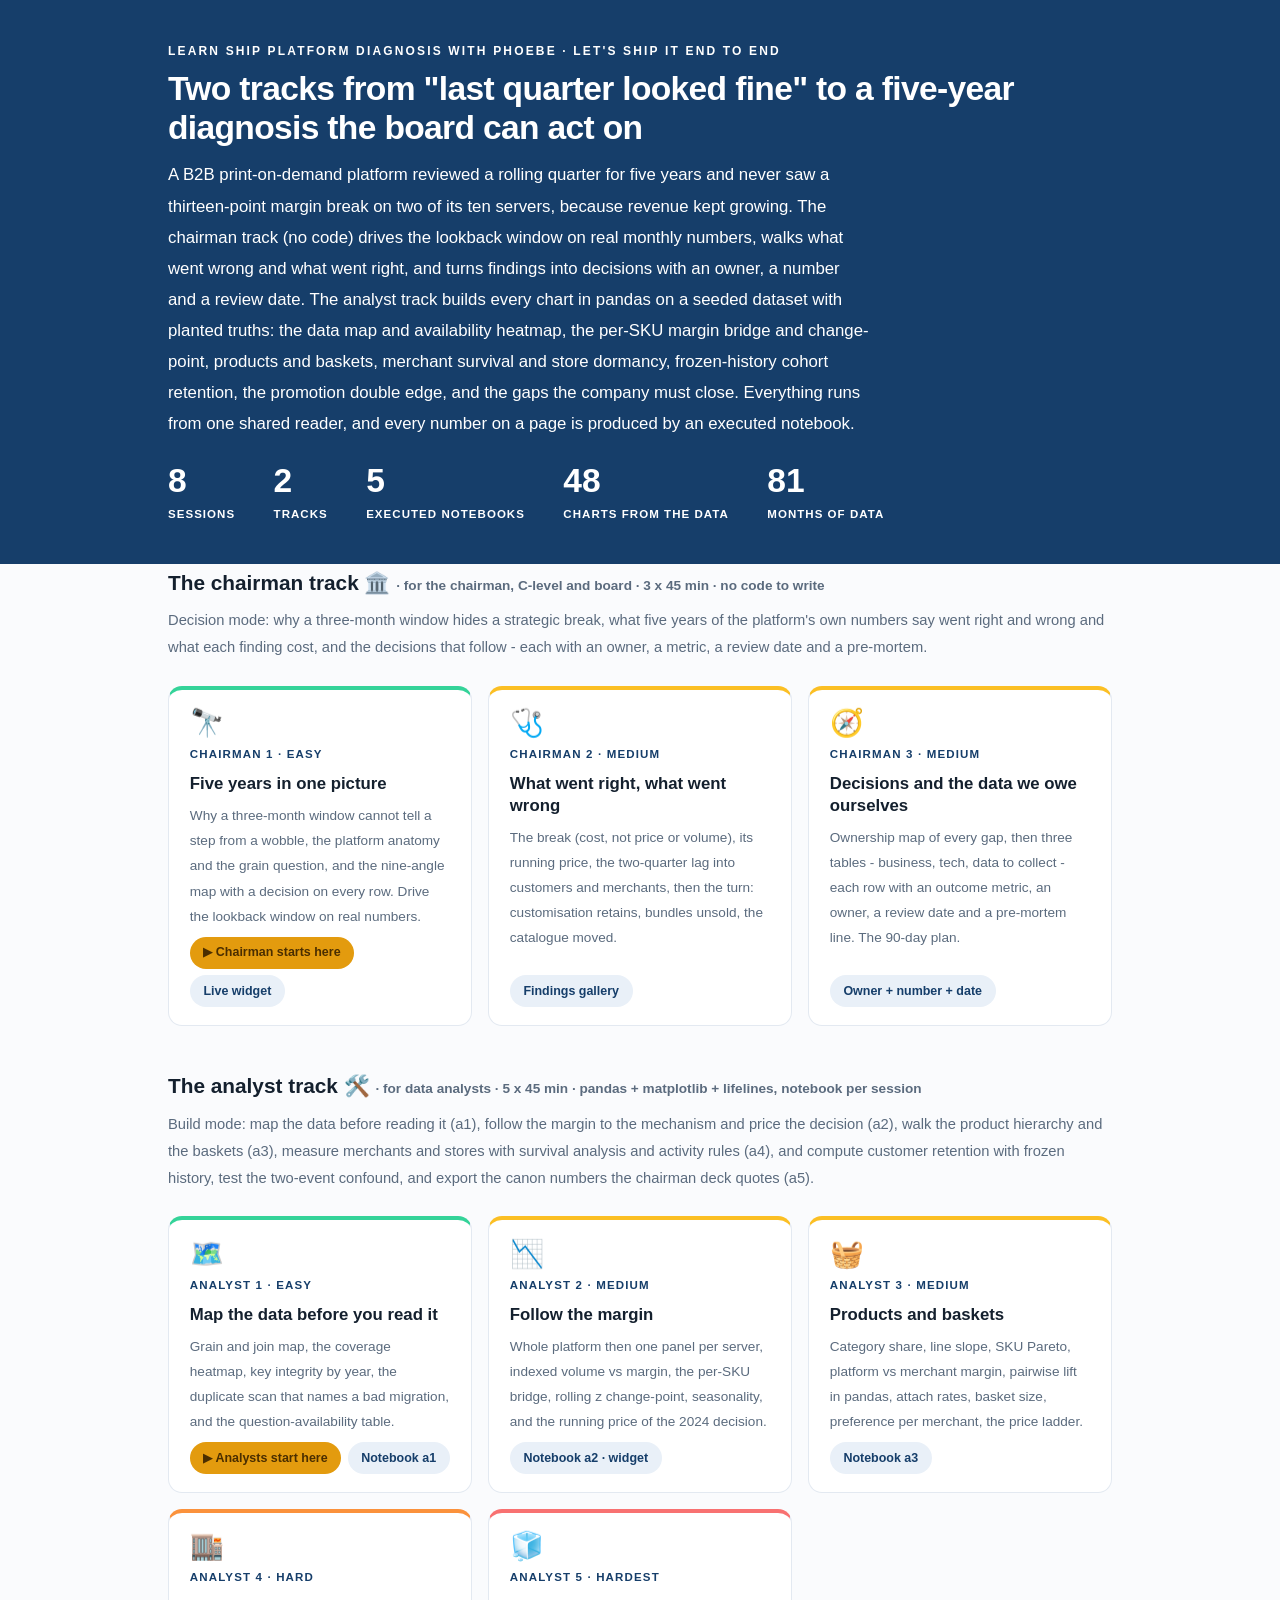
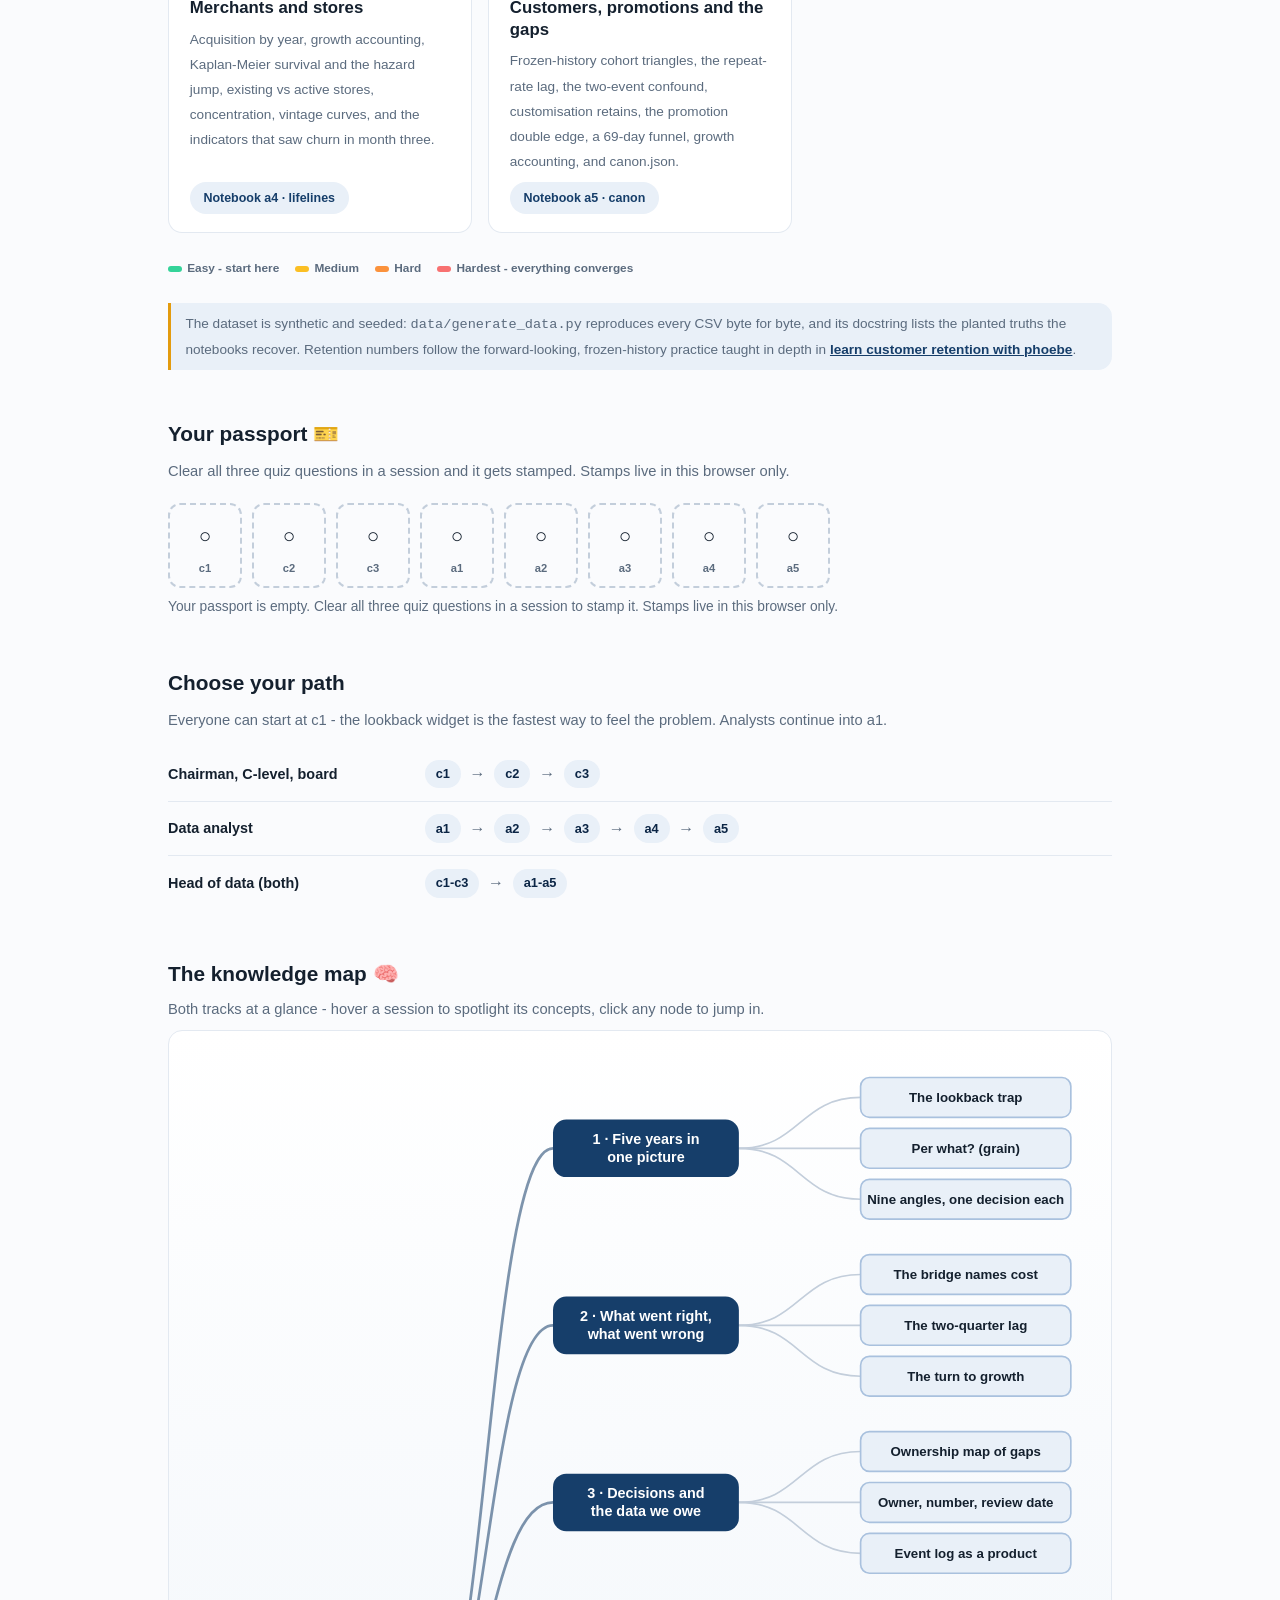
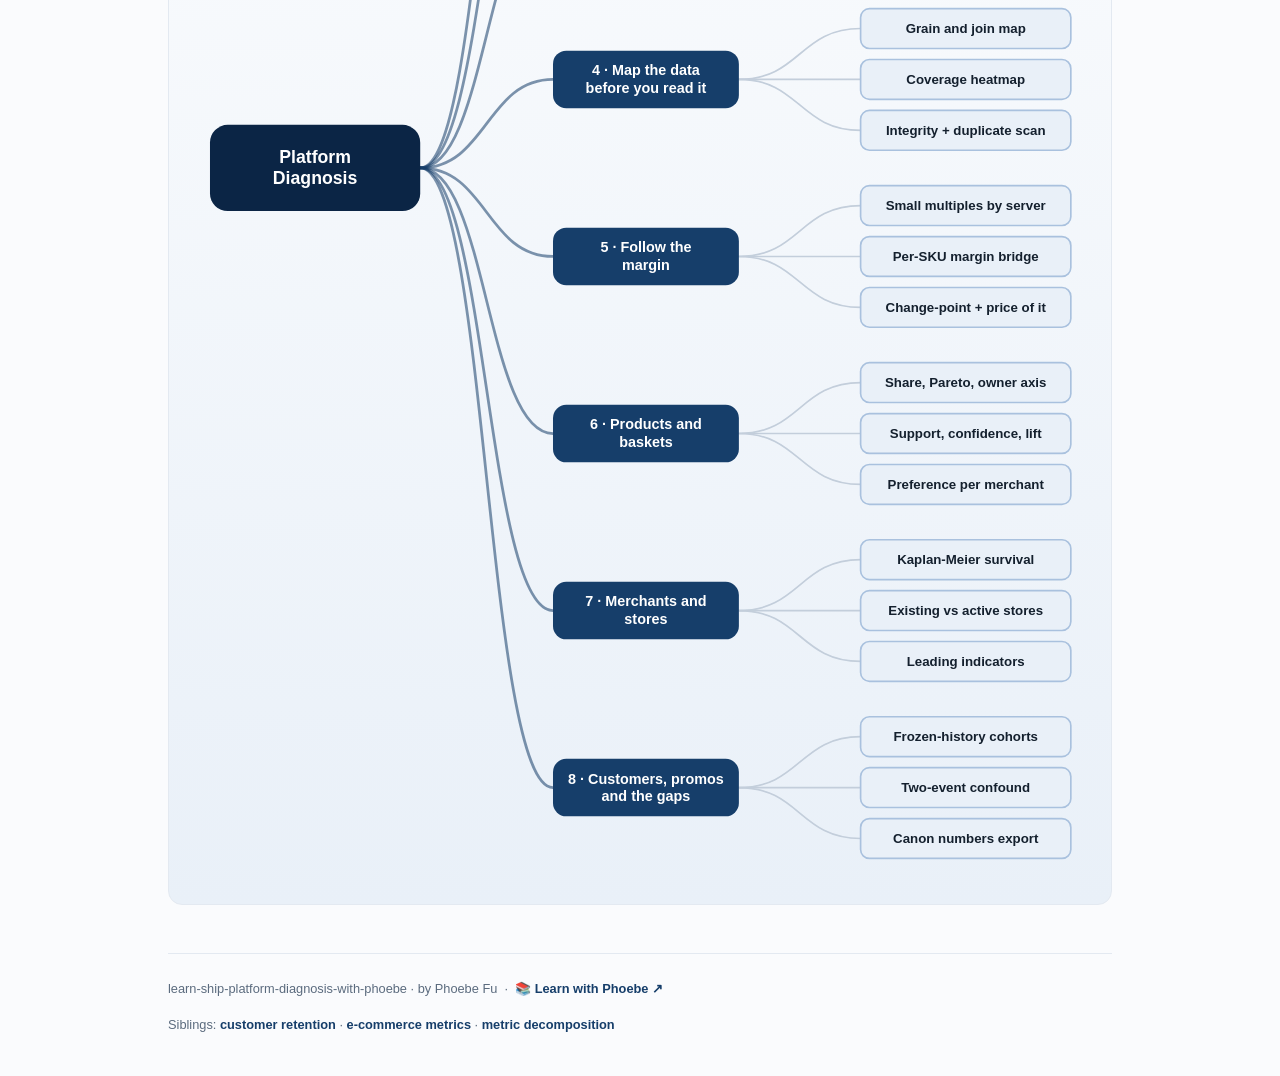
==== commit 4cdc526f: "Light surfaces everywhere: lightbox, cheat panel, code boxes; contrast and phone-width fixes Every d" ====
--- a/index.html
+++ b/index.html
@@ -19,11 +19,11 @@
 <meta name="twitter:image" content="https://phoebefu6.github.io/learn-ship-platform-diagnosis-with-phoebe/assets/og-cover.png">
 <!-- social:end -->
 <title>learn ship platform diagnosis with phoebe - five years of platform data, end to end</title>
-<link rel="stylesheet" href="assets/style.css?v=1">
+<link rel="stylesheet" href="assets/style.css?v=20">
 <style>
   .stats-row { display: flex; gap: 2.4rem; margin-top: 1.5rem; flex-wrap: wrap; }
   .stat b { display: block; font-size: 2.1rem; font-weight: 800; line-height: 1.05; font-variant-numeric: tabular-nums; }
-  .stat span { font-size: .72rem; opacity: .85; text-transform: uppercase; letter-spacing: .09em; font-weight: 600; }
+  .stat span { font-size: .72rem; opacity: 1; text-transform: uppercase; letter-spacing: .09em; font-weight: 600; }
   .course-grid { display: grid; grid-template-columns: repeat(auto-fit, minmax(17rem, 1fr)); gap: 1rem; margin-top: 1.5rem; }
   .course-card {
     border: 1px solid var(--hairline);
@@ -55,9 +55,9 @@
   .path { display: flex; gap: .55rem; align-items: center; padding: .75rem 0; border-bottom: .5px solid var(--hairline); flex-wrap: wrap; }
   .path:last-child { border-bottom: none; }
   .path b { min-width: 15.5rem; font-size: .9rem; }
-  .path .pstep { background: var(--indigo-50); color: var(--indigo); border-radius: 999px; padding: .16rem .68rem; font-weight: 700; font-size: .8rem; text-decoration: none; transition: all .12s ease; }
+  .path .pstep { background: var(--indigo-50); color: var(--indigo-deep); border-radius: 999px; padding: .16rem .68rem; font-weight: 700; font-size: .8rem; text-decoration: none; transition: all .12s ease; }
   .path .pstep:hover { background: var(--indigo); color: #fff; }
-  .path .parr { color: var(--faint); font-weight: 700; }
+  .path .parr { color: var(--muted); font-weight: 700; }
   .mm-section { margin-top: 1.6rem; }
   .mm-section h2 { font-size: 1.3rem; font-weight: 800; margin-bottom: .2rem; }
   .mm-section .mm-lede { color: var(--muted); font-size: .92rem; margin-bottom: .4rem; }
@@ -217,6 +217,6 @@
 window.MINDMAP_DATA = {"title": "Platform\nDiagnosis", "centerColor": "#0B2545", "sessions": [{"label": "Five years in\none picture", "href": "courses/c1-five-years-in-one-picture.html", "color": "#34D399", "concepts": [{"label": "The lookback trap", "href": "courses/c1-five-years-in-one-picture.html"}, {"label": "Per what? (grain)", "href": "courses/c1-five-years-in-one-picture.html"}, {"label": "Nine angles, one decision each", "href": "courses/c1-five-years-in-one-picture.html"}]}, {"label": "What went right,\nwhat went wrong", "href": "courses/c2-what-went-right-what-went-wrong.html", "color": "#FBBF24", "concepts": [{"label": "The bridge names cost", "href": "courses/c2-what-went-right-what-went-wrong.html"}, {"label": "The two-quarter lag", "href": "courses/c2-what-went-right-what-went-wrong.html"}, {"label": "The turn to growth", "href": "courses/c2-what-went-right-what-went-wrong.html"}]}, {"label": "Decisions and\nthe data we owe", "href": "courses/c3-decisions-and-the-data-we-owe.html", "color": "#FBBF24", "concepts": [{"label": "Ownership map of gaps", "href": "courses/c3-decisions-and-the-data-we-owe.html"}, {"label": "Owner, number, review date", "href": "courses/c3-decisions-and-the-data-we-owe.html"}, {"label": "Event log as a product", "href": "courses/c3-decisions-and-the-data-we-owe.html"}]}, {"label": "Map the data\nbefore you read it", "href": "courses/a1-map-the-data-before-you-read-it.html", "color": "#34D399", "concepts": [{"label": "Grain and join map", "href": "courses/a1-map-the-data-before-you-read-it.html"}, {"label": "Coverage heatmap", "href": "courses/a1-map-the-data-before-you-read-it.html"}, {"label": "Integrity + duplicate scan", "href": "courses/a1-map-the-data-before-you-read-it.html"}]}, {"label": "Follow the\nmargin", "href": "courses/a2-follow-the-margin.html", "color": "#FBBF24", "concepts": [{"label": "Small multiples by server", "href": "courses/a2-follow-the-margin.html"}, {"label": "Per-SKU margin bridge", "href": "courses/a2-follow-the-margin.html"}, {"label": "Change-point + price of it", "href": "courses/a2-follow-the-margin.html"}]}, {"label": "Products and\nbaskets", "href": "courses/a3-products-and-baskets.html", "color": "#FBBF24", "concepts": [{"label": "Share, Pareto, owner axis", "href": "courses/a3-products-and-baskets.html"}, {"label": "Support, confidence, lift", "href": "courses/a3-products-and-baskets.html"}, {"label": "Preference per merchant", "href": "courses/a3-products-and-baskets.html"}]}, {"label": "Merchants and\nstores", "href": "courses/a4-merchants-and-stores.html", "color": "#FB923C", "concepts": [{"label": "Kaplan-Meier survival", "href": "courses/a4-merchants-and-stores.html"}, {"label": "Existing vs active stores", "href": "courses/a4-merchants-and-stores.html"}, {"label": "Leading indicators", "href": "courses/a4-merchants-and-stores.html"}]}, {"label": "Customers, promos\nand the gaps", "href": "courses/a5-customers-promotions-and-the-gaps.html", "color": "#F87171", "concepts": [{"label": "Frozen-history cohorts", "href": "courses/a5-customers-promotions-and-the-gaps.html"}, {"label": "Two-event confound", "href": "courses/a5-customers-promotions-and-the-gaps.html"}, {"label": "Canon numbers export", "href": "courses/a5-customers-promotions-and-the-gaps.html"}]}]};
 </script>
 <script src="assets/mindmap.js?v=1"></script>
-<script src="assets/app.js?v=1"></script>
+<script src="assets/app.js?v=20"></script>
 </body>
 </html>
--- a/assets/style.css
+++ b/assets/style.css
@@ -3,6 +3,7 @@
    (CSS var names still read --indigo/--amber; they hold navy/amber values.) */
 
 :root {
+  --faint-text: #536C8A;
   --indigo: #163E6A;
   --indigo-deep: #0B2545;
   --indigo-mid: #2A5C94;
@@ -16,8 +17,8 @@
   --amber-ink: #4A2E00;
   --amber-50: #FDF1DA;
   --paper: #FAFBFD;
-  --code-bg: #0D1B2E;
-  --code-ink: #DCE6F3;
+  --code-bg: #E9F0F8;
+  --code-ink: #14202E;
   --radius: 14px;
 }
 
@@ -47,7 +48,7 @@
   font-size: .75rem;
   letter-spacing: .18em;
   text-transform: uppercase;
-  opacity: .85;
+  opacity: 1;
   font-weight: 600;
 }
 .masthead h1 {
@@ -58,7 +59,7 @@
   letter-spacing: -.02em;
 }
 .masthead h1 .accent { color: inherit; }
-.masthead .sub { font-size: 1.05rem; opacity: .92; max-width: 44rem; }
+.masthead .sub { font-size: 1.05rem; opacity: 1; max-width: 44rem; }
 
 .chip-row { display: flex; flex-wrap: wrap; gap: .5rem; margin-top: 1.1rem; }
 .chip {
@@ -72,7 +73,7 @@
   white-space: nowrap;
 }
 .chip.level { background: #fff; color: var(--indigo); }
-.chip.audience { background: rgba(255,255,255,.16); color: #fff; border: 1px solid rgba(255,255,255,.35); }
+.chip.audience { background: rgba(255,255,255,.08); color: #fff; border: 1px solid rgba(255,255,255,.35); }
 .chip.time { background: var(--ink); color: #fff; font-variant-numeric: tabular-nums; }
 
 
@@ -86,8 +87,9 @@
   border-bottom: 1px solid var(--hairline);
   padding: .55rem 0;
 }
-.toolbar .wrap { display: flex; align-items: center; gap: .6rem; }
-.toolbar .crumb { font-size: .8rem; color: var(--muted); font-weight: 600; margin-right: auto; }
+.toolbar .wrap { display: flex; align-items: center; gap: .5rem; flex-wrap: nowrap; }
+.toolbar .crumb { font-size: .8rem; color: var(--muted); font-weight: 600; margin-right: auto; min-width: 0; white-space: nowrap; overflow: hidden; text-overflow: ellipsis; }
+.toolbar .btn { white-space: nowrap; flex: none; padding: .38rem .8rem; font-size: .78rem; line-height: 1.2; }
 .toolbar .crumb a { color: var(--indigo); text-decoration: none; }
 .btn {
   border: 1px solid var(--hairline);
@@ -208,7 +210,7 @@
 .pill.light { background: var(--indigo-50); color: var(--indigo); }
 .pill.inkpill { background: var(--ink); color: #fff; }
 .pill.amber, .pill.peach { background: var(--amber); color: var(--amber-ink); }
-.pill.bare { color: var(--faint); }
+.pill.bare { color: var(--muted); }
 
 /* ---------- 4D grid ---------- */
 .grid-2 { display: grid; grid-template-columns: repeat(auto-fit, minmax(15rem, 1fr)); gap: .8rem; margin: .5rem 0 1rem; }
@@ -237,10 +239,11 @@
 table.clean td:first-child { font-weight: 600; }
 
 /* ---------- prompt boxes ---------- */
-.prompt-box {
+.prompt-box{
   position: relative;
-  background: var(--code-bg);
-  color: var(--code-ink);
+  background: #E9F0F8;
+  border: 1px solid #E3E9F1;
+  color: #14202E;
   border-radius: var(--radius);
   padding: 1.1rem 1.2rem;
   margin: 1rem 0 1.2rem;
@@ -250,12 +253,12 @@
   white-space: pre-wrap;
   word-break: break-word;
 }
-.prompt-box .label {
+.prompt-box .label{
   position: absolute;
   top: -0.7rem;
   left: 1rem;
-  background: var(--indigo);
-  color: #fff;
+  background: #163E6A;
+  color: #FFFFFF;
   font-family: "Inter", -apple-system, sans-serif;
   font-size: .68rem;
   font-weight: 700;
@@ -266,13 +269,13 @@
 }
 .prompt-box.bad .label { background: var(--faint); color: var(--ink); }
 .prompt-box.good .label { background: var(--amber); color: var(--amber-ink); }
-.copy-btn {
+.copy-btn{
   position: absolute;
   top: .7rem;
   right: .7rem;
-  background: rgba(255,255,255,.1);
-  border: 1px solid rgba(255,255,255,.25);
-  color: #fff;
+  background: #FFFFFF;
+  border: 1px solid #E3E9F1;
+  color: #14202E;
   border-radius: 999px;
   padding: .25rem .8rem;
   font-size: .72rem;
@@ -281,17 +284,21 @@
   font-family: "Inter", -apple-system, sans-serif;
   transition: background .15s ease;
 }
-.copy-btn:hover { background: rgba(255,255,255,.22); }
+.copy-btn:hover { background: #E3E9F1; }
 .copy-btn.copied { background: var(--amber); border-color: var(--amber); color: var(--amber-ink); }
 
 /* ---------- demo steps ---------- */
 .steps { counter-reset: step; margin: .6rem 0 1rem; }
 .step {
-  display: flex;
-  gap: .9rem;
+  display: grid;
+  grid-template-columns: max-content minmax(0, 1fr);
+  column-gap: .9rem;
+  row-gap: .2rem;
   padding: .85rem 0;
   border-bottom: .5px solid var(--hairline);
 }
+.step > * { grid-column: 2; min-width: 0; }
+.step > .prompt-box { margin: .8rem 0 .4rem; }
 .step:last-child { border-bottom: none; }
 .step::before {
   counter-increment: step;
@@ -367,11 +374,11 @@
   gap: .4rem;
 }
 
-.lightbox {
+.lightbox{
   position: fixed;
   inset: 0;
   z-index: 100;
-  background: rgba(17,24,39,.9);
+  background: rgba(250,251,253,.97);
   display: none;
   align-items: center;
   justify-content: center;
@@ -379,8 +386,10 @@
   cursor: zoom-out;
 }
 .lightbox.open { display: flex; }
-.lightbox .inner {
+.lightbox .inner{
   background: #fff;
+  border: 1px solid #E3E9F1;
+  box-shadow: 0 10px 40px rgba(20,32,46,.14);
   border-radius: var(--radius);
   padding: 2rem;
   max-width: 94vw;
@@ -388,13 +397,12 @@
   overflow: auto;
 }
 .lightbox .inner svg, .lightbox .inner img { width: min(88vw, 70rem); height: auto; }
-.lightbox .close-hint {
+.lightbox .close-hint{
   position: fixed;
   top: 1rem; right: 1.4rem;
-  color: #fff;
+  color: #14202E;
   font-size: .8rem;
   font-weight: 600;
-  opacity: .8;
 }
 
 /* ---------- courses covered ---------- */
@@ -413,19 +421,20 @@
 .covered-row .note { margin-left: auto; color: var(--muted); font-size: .78rem; text-align: right; }
 
 /* ---------- cheat sheet footer ---------- */
-.cheat {
-  background: var(--ink);
-  color: #fff;
+.cheat{
+  background: #E9F0F8;
+  border: 1px solid #E3E9F1;
+  color: #14202E;
   border-radius: var(--radius);
   padding: 1.6rem 1.6rem 1.3rem;
   margin-top: 3rem;
 }
 .cheat h3 { font-size: 1.1rem; margin-bottom: 1rem; }
-.cheat h3 span { color: var(--indigo-soft); }
+.cheat h3 span { color: #163E6A; }
 .cheat .grid-2 { gap: 1rem; }
 .cheat .cheat-item { border-left: 3px solid var(--indigo-mid); padding-left: .8rem; }
-.cheat .cheat-item b { display: block; font-size: .85rem; color: var(--indigo-soft); }
-.cheat .cheat-item span { font-size: .82rem; opacity: .85; }
+.cheat .cheat-item b { display: block; font-size: .85rem; color: #0B2545; }
+.cheat .cheat-item span { font-size: .82rem; color: #5B6B7E; }
 
 footer.pagefoot {
   border-top: 1px solid var(--hairline);
@@ -520,7 +529,7 @@
   margin-top: 1.1rem;
   flex-wrap: wrap;
 }
-.journey .jlabel { font-size: .7rem; font-weight: 700; text-transform: uppercase; letter-spacing: .09em; opacity: .8; margin-right: .3rem; }
+.journey .jlabel { font-size: .7rem; font-weight: 700; text-transform: uppercase; letter-spacing: .09em; opacity: 1; margin-right: .3rem; }
 .journey a {
   width: 1.7rem; height: 1.7rem;
   border-radius: 999px;
@@ -795,7 +804,10 @@
   /* 44px tap targets */
   details.card summary { min-height: 44px; }
   .qopt { min-height: 44px; display: flex; align-items: center; padding: .7rem .9rem; }
-  .toolbar .btn, .pagefoot a { min-height: 44px; display: inline-flex; align-items: center; }
+  .toolbar .btn, .pagefoot a { min-height: 44px; display: inline-flex; align-items: center; justify-content: center; }
+  .toolbar .crumb, .toolbar #zoom-toggle { display: none; }
+  .toolbar .btn { flex: 1 1 0; padding: .3rem .4rem; font-size: .72rem; }
+  table.clean { display: block; overflow-x: auto; -webkit-overflow-scrolling: touch; }
 }
 
 @media (max-width: 640px) {
@@ -1115,7 +1127,7 @@
   transition: all .18s ease;
 }
 .pp-stamp:hover { border-color: var(--indigo-soft); }
-.pp-stamp i { font-size: 1.3rem; font-style: normal; opacity: .35; }
+.pp-stamp i { font-size: 1.3rem; font-style: normal; opacity: 1; }
 .pp-stamp b { font: 800 0.7rem Inter, sans-serif; }
 .pp-stamp.got {
   border-style: solid; border-color: var(--indigo);
@@ -1179,7 +1191,7 @@
 .dh-track { display: flex; flex-wrap: wrap; gap: 3px; }
 .dh-cell { font: 700 0.66rem ui-monospace, Menlo, monospace; padding: 3px 6px; border-radius: 5px;
   background: var(--indigo-50); color: var(--indigo-deep); transition: all .1s linear; }
-.dh-cell.rest { background: var(--paper); color: var(--faint); }
+.dh-cell.rest { background: var(--paper); color: var(--faint-text); }
 .dh-cell.now { background: var(--amber); color: var(--amber-ink); transform: scale(1.18); }
 .dh-panel { border: 1px solid var(--hairline); border-radius: var(--radius); background: #fff; overflow: hidden; }
 .dh-phead { display: flex; align-items: center; gap: 10px; flex-wrap: wrap;
@@ -1291,3 +1303,28 @@
 .lb-svg { width: 100%; height: auto; display: block; }
 .lb-read { font-size: .9rem; color: var(--ink); margin: 4px 0 2px; padding: 8px 12px; background: var(--amber-50); border-left: 3px solid var(--amber); border-radius: 8px; }
 @media (max-width: 640px) { .lb-lbl { min-width: 100%; } }
+
+/* layout-patch-3: phone-width overflow (2026-10-10) */
+.sql-bar { flex-wrap: wrap; }
+@media (max-width: 480px) {
+  .covered-row { flex-wrap: wrap; }
+  .covered-row .note { margin-left: 0; text-align: left; flex-basis: 100%; }
+  details.card summary { flex-wrap: wrap; }
+  details.card summary .mini { white-space: normal; }
+  .wk, .sqlbox, .prompt-box, pre { max-width: 100%; overflow-x: auto; }
+  .mono, code, strong, .note { overflow-wrap: anywhere; }
+  select, input[type=range], label { max-width: 100%; }
+  canvas, svg, img { max-width: 100%; height: auto; }
+  .tree-kids, .tree-node-wrap, .tree-node, .rb-night, .al-row, .gd-field, .tl-row, .sl-row { max-width: 100%; overflow-x: auto; }
+  .tl-cols, .sl-cols, .bb-cols, .ev-cols, [class$="-cols"] { grid-template-columns: 1fr !important; display: grid; }
+  .tl-cols > *, .sl-cols > *, [class$="-cols"] > * { min-width: 0; max-width: 100%; }
+  .mono { white-space: normal; }
+  .er-w, .bb-lab, .tl-lev, .sl-lev { max-width: 100%; white-space: normal; }
+}
+/* contrast-patch-2b */
+.cheat a { color: var(--indigo-deep, var(--ink)); }
+.chip.audience { background: transparent; border-color: rgba(255,255,255,.55); }
+.masthead a, .masthead .sub a { color: #fff; text-decoration: underline; text-underline-offset: 2px; }
+.prompt-box b, .prompt-box strong { color: var(--indigo-deep, var(--ink)); }
+.prompt-box span, .prompt-box em, .prompt-box i { color: inherit; }
+.pp-stamp i { color: var(--ink); }
